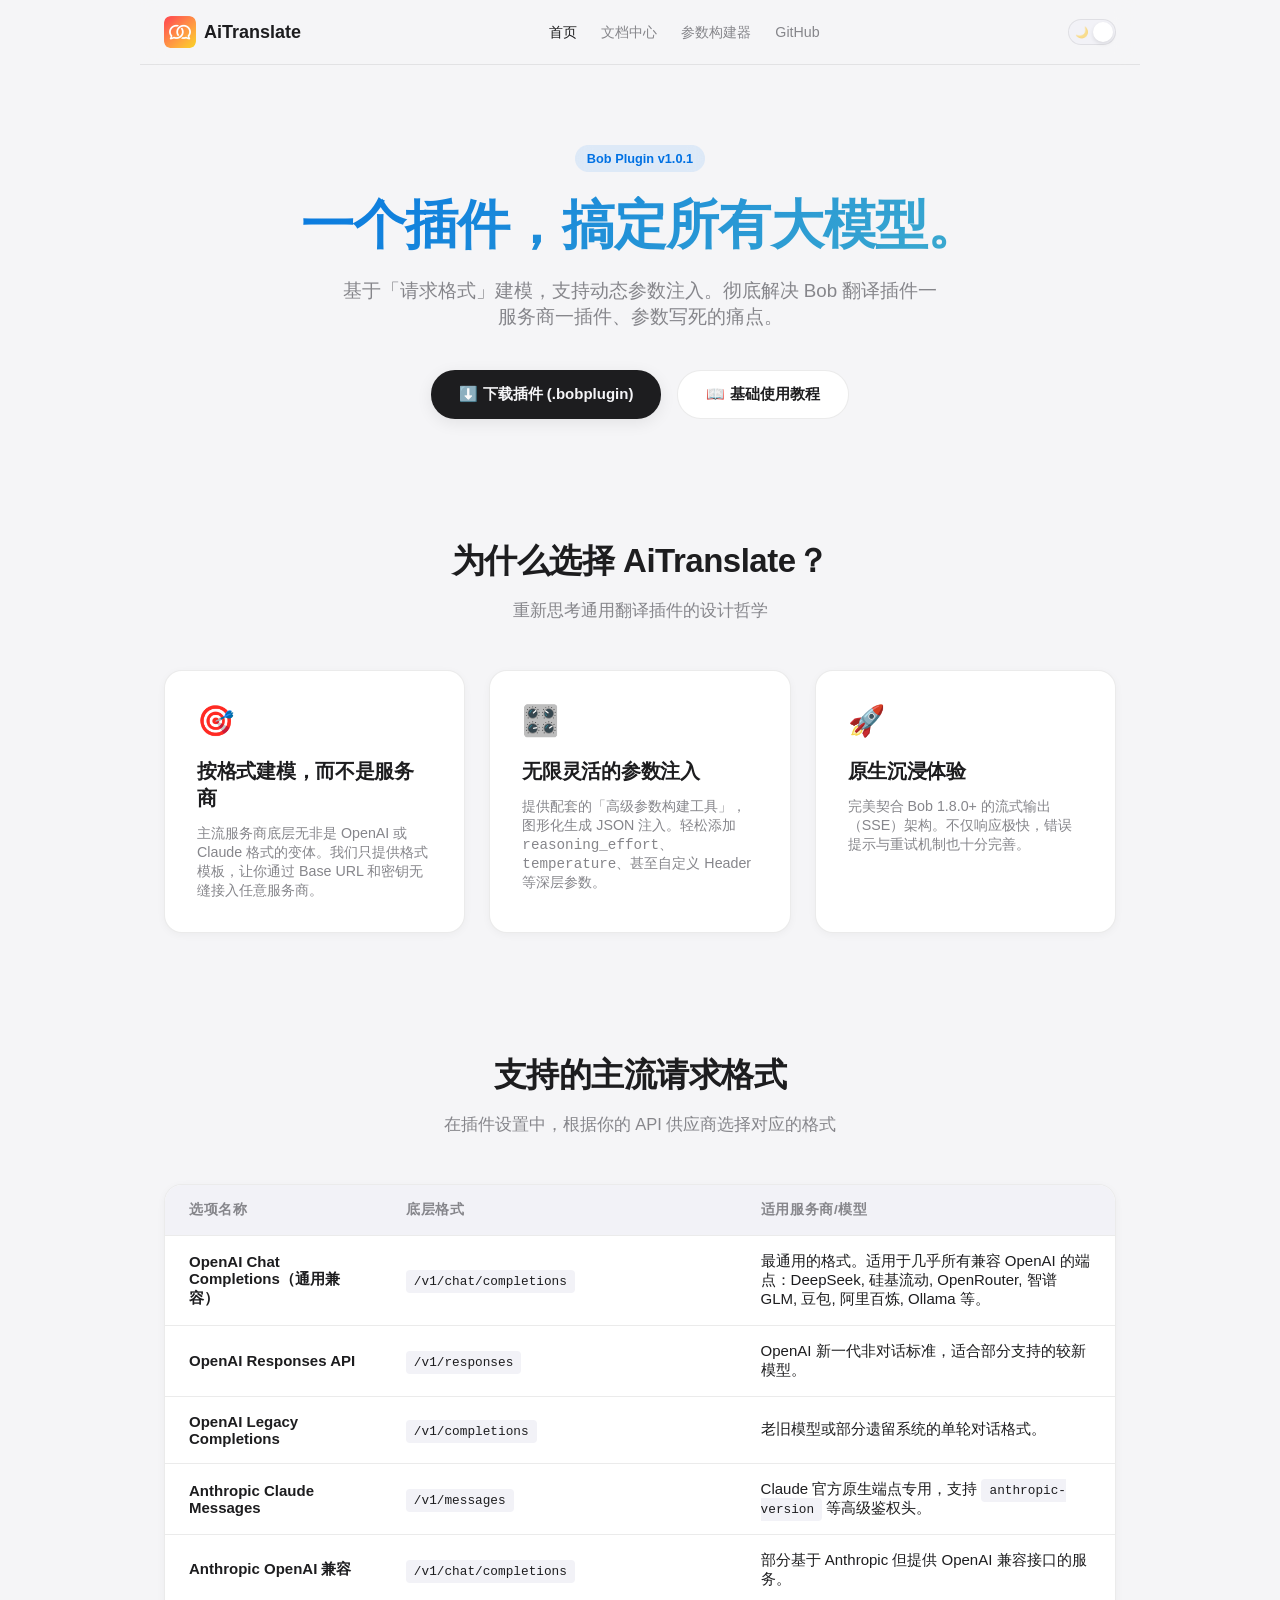
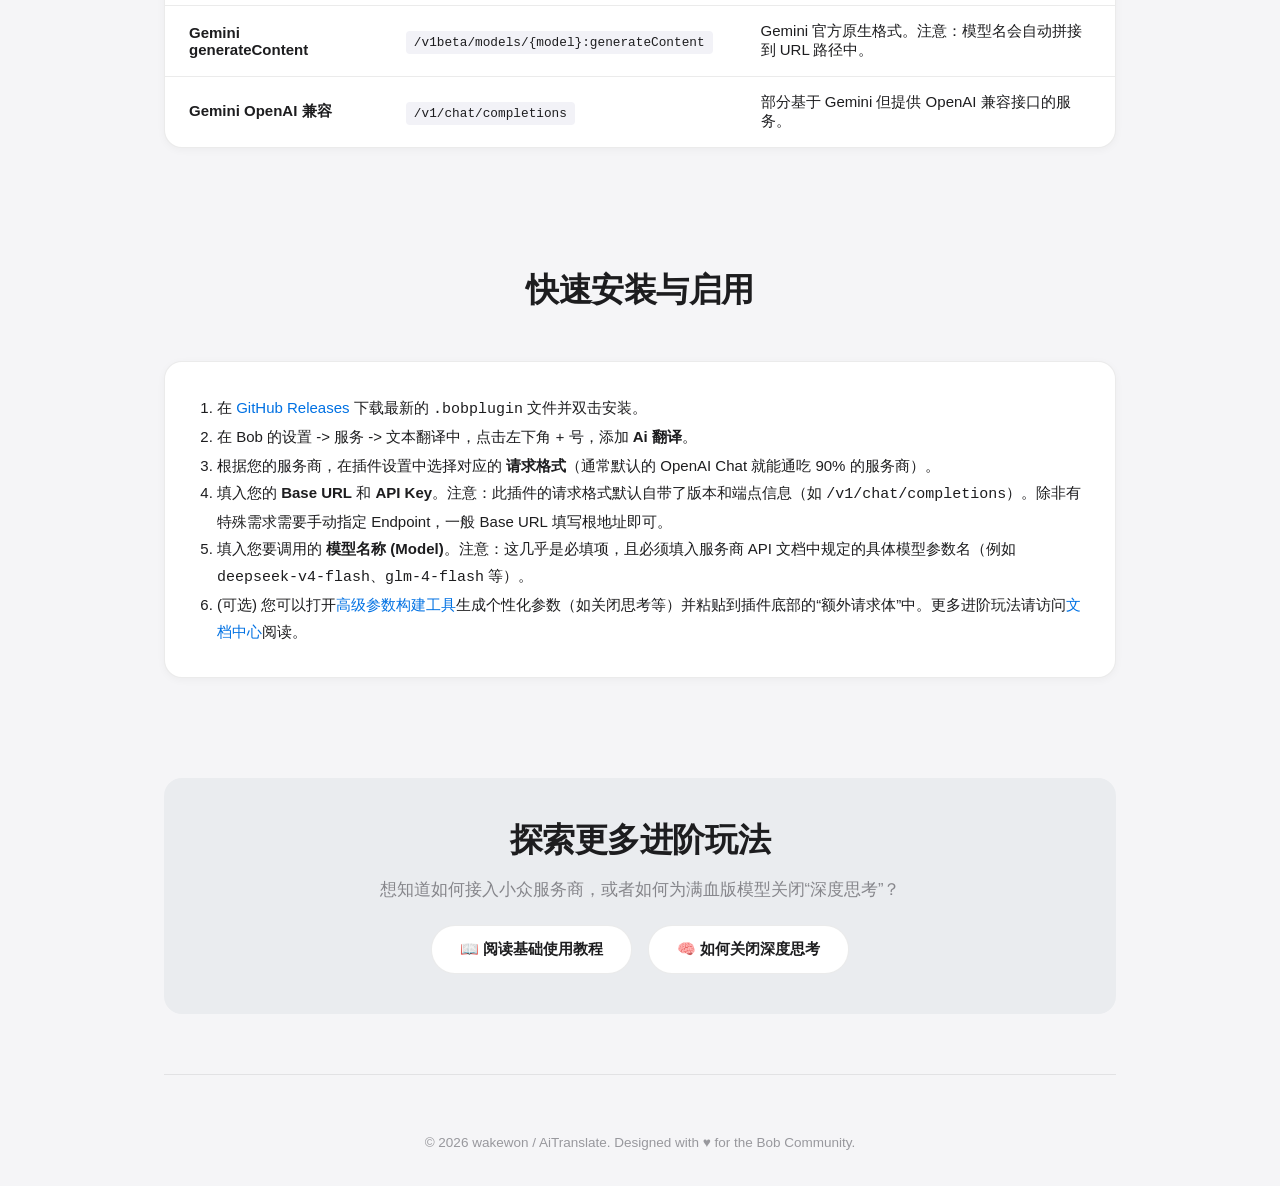
==== index.html @ dfbcb96e "feat: Update plugin configuration UI and version to 1.0.1" ====
<!DOCTYPE html>
<html lang="zh-CN">
<head>
<meta charset="UTF-8">
<meta name="viewport" content="width=device-width, initial-scale=1.0">
<title>Ai 翻译 — 通用 AI 翻译 Bob 插件</title>
<link rel="icon" href="favicon.ico" type="image/x-icon">
<script>
  (function() {
    try {
      const saved = localStorage.getItem('ai-translate-theme');
      if (saved) {
        document.documentElement.setAttribute('data-theme', saved);
      } else if (window.matchMedia && window.matchMedia('(prefers-color-scheme: light)').matches) {
        document.documentElement.setAttribute('data-theme', 'light');
      } else {
        document.documentElement.setAttribute('data-theme', 'dark');
      }
    } catch (e) {}
  })();
</script>
<style>
/* ===== CSS Variables ===== */
:root {
  --bg-page: #F5F5F7;
  --bg-nav: rgba(245, 245, 247, 0.8);
  --bg-card: #FFFFFF;
  --bg-primary: #F2F2F7;
  --bg-secondary: #FFFFFF;
  --bg-hover: #E5E5EA;
  --bg-cta: #EAECEF;
  --text-primary: #1D1D1F;
  --text-secondary: #86868B;
  --text-muted: #98989D;
  --border-color: rgba(0, 0, 0, 0.08);
  --border-focus: #0071E3;
  --accent-color: #0071E3;
  --shadow-sm: 0 2px 8px rgba(0, 0, 0, 0.04);
  --shadow-md: 0 4px 16px rgba(0, 0, 0, 0.08);
  --shadow-lg: 0 8px 32px rgba(0, 0, 0, 0.12);
  --radius-sm: 8px;
  --radius-md: 12px;
  --radius-lg: 18px;
  --gradient-primary: linear-gradient(135deg, #0071E3, #45B3CB);
}

[data-theme="dark"] {
  --bg-page: #000000;
  --bg-nav: rgba(0, 0, 0, 0.8);
  --bg-card: #1C1C1E;
  --bg-primary: #1C1C1E;
  --bg-secondary: #2C2C2E;
  --bg-hover: #3A3A3C;
  --bg-cta: #1C1C1E;
  --text-primary: #F5F5F7;
  --text-secondary: #86868B;
  --text-muted: #636366;
  --border-color: rgba(255, 255, 255, 0.1);
  --border-focus: #0A84FF;
  --accent-color: #0A84FF;
  --shadow-sm: 0 2px 8px rgba(0, 0, 0, 0.2);
  --shadow-md: 0 4px 16px rgba(0, 0, 0, 0.3);
  --shadow-lg: 0 8px 32px rgba(0, 0, 0, 0.4);
  --gradient-primary: linear-gradient(135deg, #0A84FF, #5E5CE6);
}

* {
  box-sizing: border-box;
  margin: 0;
  padding: 0;
}

html {
  font-family: -apple-system, BlinkMacSystemFont, 'SF Pro Text', sans-serif;
  font-size: 15px;
}

body {
  background-color: var(--bg-page);
  color: var(--text-primary);
  transition: background-color 0.3s ease, color 0.3s ease;
  overflow-x: hidden;
}

/* ===== Typography ===== */
h1, h2, h3 {
  font-family: -apple-system, BlinkMacSystemFont, "SF Pro Display", "Segoe UI", Roboto, sans-serif;
  font-weight: 700;
  letter-spacing: -0.015em;
}

a {
  color: var(--accent-color);
  text-decoration: none;
  transition: opacity 0.2s;
}

a:hover {
  opacity: 0.8;
}

/* ===== Layout ===== */
.container {
  max-width: 1000px;
  margin: 0 auto;
  padding: 0 24px;
}

/* ===== Navbar ===== */
.navbar {
  position: sticky;
  top: 0;
  z-index: 100;
  display: flex;
  justify-content: space-between;
  align-items: center;
  padding: 16px 24px;
  margin: 0 -24px;
  background: var(--bg-nav);
  backdrop-filter: blur(12px);
  -webkit-backdrop-filter: blur(12px);
  border-bottom: 1px solid var(--border-color);
}

.logo {
  font-size: 1.2rem;
  font-weight: 600;
  display: flex;
  align-items: center;
  gap: 8px;
  color: var(--text-primary);
}

.nav-links {
  display: flex;
  gap: 24px;
  align-items: center;
}

.nav-links a {
  color: var(--text-secondary);
  font-size: 0.95rem;
  font-weight: 500;
}

.nav-links a:hover,
.nav-links a.active {
  color: var(--text-primary);
}

.nav-right {
  display: flex;
  align-items: center;
  gap: 16px;
}

.theme-toggle {
  background: var(--bg-primary);
  border: 1px solid var(--border-color);
  width: 48px;
  height: 26px;
  border-radius: 13px;
  cursor: pointer;
  position: relative;
  transition: all 0.3s ease;
  padding: 0;
  display: flex;
  align-items: center;
}

.theme-toggle::after {
  content: '';
  position: absolute;
  top: 2px;
  left: 2px;
  width: 20px;
  height: 20px;
  border-radius: 50%;
  background: var(--bg-secondary);
  box-shadow: 0 2px 4px rgba(0,0,0,0.1);
  transition: transform 0.3s cubic-bezier(0.2, 0.8, 0.2, 1);
}

.theme-toggle.light::after {
  transform: translateX(22px);
}

.theme-toggle-icons {
  position: absolute;
  top: 0;
  left: 0;
  right: 0;
  bottom: 0;
  display: flex;
  align-items: center;
  justify-content: space-between;
  padding: 0 6px;
  font-size: 11px;
  pointer-events: none;
  opacity: 0.5;
}

/* ===== Hero Section ===== */
.hero {
  text-align: center;
  padding: 80px 0 60px;
}

.hero-badge {
  display: inline-block;
  padding: 6px 12px;
  background: rgba(10, 132, 255, 0.1);
  color: var(--accent-color);
  border-radius: 20px;
  font-size: 0.85rem;
  font-weight: 600;
  margin-bottom: 24px;
  backdrop-filter: blur(8px);
}

.hero h1 {
  font-size: 3.5rem;
  line-height: 1.1;
  margin-bottom: 24px;
  background: var(--gradient-primary);
  -webkit-background-clip: text;
  -webkit-text-fill-color: transparent;
}

.hero p {
  font-size: 1.25rem;
  color: var(--text-secondary);
  max-width: 600px;
  margin: 0 auto 40px;
}

.hero-actions {
  display: flex;
  justify-content: center;
  gap: 16px;
  flex-wrap: wrap;
}

.btn {
  display: inline-flex;
  align-items: center;
  justify-content: center;
  gap: 8px;
  padding: 14px 28px;
  border-radius: 24px;
  font-size: 1rem;
  font-weight: 600;
  cursor: pointer;
  transition: all 0.2s ease;
  text-decoration: none;
  border: none;
}

.btn-primary {
  background: var(--text-primary);
  color: var(--bg-page);
  box-shadow: var(--shadow-md);
}

.btn-primary:hover {
  transform: translateY(-2px);
  box-shadow: var(--shadow-lg);
  opacity: 0.9;
}

.btn-secondary {
  background: var(--bg-card);
  color: var(--text-primary);
  border: 1px solid var(--border-color);
}

.btn-secondary:hover {
  background: var(--bg-hover);
}

/* ===== Section Styling ===== */
.section {
  padding: 60px 0;
}

.section-header {
  text-align: center;
  margin-bottom: 48px;
}

.section-header h2 {
  font-size: 2.2rem;
  margin-bottom: 16px;
}

.section-header p {
  color: var(--text-secondary);
  font-size: 1.1rem;
}

/* ===== Cards ===== */
.card-grid {
  display: grid;
  grid-template-columns: repeat(auto-fit, minmax(300px, 1fr));
  gap: 24px;
}

.card {
  background: var(--bg-card);
  border: 1px solid var(--border-color);
  border-radius: var(--radius-lg);
  padding: 32px;
  box-shadow: var(--shadow-sm);
  transition: transform 0.3s ease, box-shadow 0.3s ease;
}

.card:hover {
  transform: translateY(-4px);
  box-shadow: var(--shadow-lg);
}

.card-icon {
  font-size: 2rem;
  margin-bottom: 20px;
}

.card h3 {
  font-size: 1.3rem;
  margin-bottom: 12px;
}

.card p {
  color: var(--text-secondary);
  font-size: 0.95rem;
}

/* ===== Tables ===== */
.table-container {
  background: var(--bg-card);
  border: 1px solid var(--border-color);
  border-radius: var(--radius-lg);
  overflow: hidden;
  box-shadow: var(--shadow-sm);
}

table {
  width: 100%;
  border-collapse: collapse;
  text-align: left;
}

th, td {
  padding: 16px 24px;
  border-bottom: 1px solid var(--border-color);
}

th {
  background: var(--bg-primary);
  font-weight: 600;
  font-size: 0.9rem;
  color: var(--text-secondary);
  text-transform: uppercase;
  letter-spacing: 0.05em;
}

tr:last-child td {
  border-bottom: none;
}

td code {
  background: var(--bg-primary);
  padding: 4px 8px;
  border-radius: 4px;
  font-size: 0.85rem;
  font-family: ui-monospace, SFMono-Regular, Menlo, Monaco, Consolas, monospace;
}

/* ===== Code Block ===== */
.code-block {
  background: var(--bg-primary);
  border: 1px solid var(--border-color);
  border-radius: var(--radius-md);
  padding: 20px;
  font-family: ui-monospace, SFMono-Regular, Menlo, monospace;
  font-size: 0.9rem;
  color: var(--text-primary);
  overflow-x: auto;
  margin: 16px 0;
}

/* ===== Footer ===== */
.footer {
  text-align: center;
  padding: 60px 0 40px;
  color: var(--text-muted);
  font-size: 0.9rem;
  border-top: 1px solid var(--border-color);
  margin-top: 60px;
}

/* ===== Responsive ===== */
@media (max-width: 768px) {
  .hero h1 { font-size: 2.5rem; }
  .hero p { font-size: 1.1rem; }
  .table-container { overflow-x: auto; }
}
</style>
</head>
<body>

<div class="container">
  <!-- Navbar -->
  <nav class="navbar">
    <a href="./index.html" class="logo">
      <img src="icon-large.png" alt="AiTranslate Icon" style="width: 32px; height: 32px; border-radius: 6px;"> AiTranslate
    </a>
    <div class="nav-links">
      <a href="./index.html" class="active">首页</a>
      <a href="./docs/index.html">文档中心</a>
      <a href="./tools/param-builder.html">参数构建器</a>
      <a href="https://github.com/wakewon/AiTranslate" target="_blank">GitHub</a>
    </div>
    <div class="nav-right">
      <button class="theme-toggle" id="themeToggle" title="切换主题" aria-label="切换明暗主题">
        <span class="theme-toggle-icons">
          <span>🌙</span>
          <span>☀️</span>
        </span>
      </button>
    </div>
  </nav>

  <!-- Hero -->
  <header class="hero">
    <div class="hero-badge">Bob Plugin v1.0.1</div>
    <h1>一个插件，搞定所有大模型。</h1>
    <p>基于「请求格式」建模，支持动态参数注入。彻底解决 Bob 翻译插件一服务商一插件、参数写死的痛点。</p>
    <div class="hero-actions">
      <a href="https://github.com/wakewon/AiTranslate/releases/latest" class="btn btn-primary">
        ⬇️ 下载插件 (.bobplugin)
      </a>
      <a href="./docs/basic-usage.html" class="btn btn-secondary">
        📖 基础使用教程
      </a>
    </div>
  </header>

  <!-- Features -->
  <section class="section">
    <div class="section-header">
      <h2>为什么选择 AiTranslate？</h2>
      <p>重新思考通用翻译插件的设计哲学</p>
    </div>
    <div class="card-grid">
      <div class="card">
        <div class="card-icon">🎯</div>
        <h3>按格式建模，而不是服务商</h3>
        <p>主流服务商底层无非是 OpenAI 或 Claude 格式的变体。我们只提供格式模板，让你通过 Base URL 和密钥无缝接入任意服务商。</p>
      </div>
      <div class="card">
        <div class="card-icon">🎛️</div>
        <h3>无限灵活的参数注入</h3>
        <p>提供配套的「高级参数构建工具」，图形化生成 JSON 注入。轻松添加 <code>reasoning_effort</code>、<code>temperature</code>、甚至自定义 Header 等深层参数。</p>
      </div>
      <div class="card">
        <div class="card-icon">🚀</div>
        <h3>原生沉浸体验</h3>
        <p>完美契合 Bob 1.8.0+ 的流式输出（SSE）架构。不仅响应极快，错误提示与重试机制也十分完善。</p>
      </div>
    </div>
  </section>

  <!-- Supported Formats -->
  <section class="section">
    <div class="section-header">
      <h2>支持的主流请求格式</h2>
      <p>在插件设置中，根据你的 API 供应商选择对应的格式</p>
    </div>
    <div class="table-container">
      <table>
        <thead>
          <tr>
            <th>选项名称</th>
            <th>底层格式</th>
            <th>适用服务商/模型</th>
          </tr>
        </thead>
        <tbody>
          <tr>
            <td><strong>OpenAI Chat Completions（通用兼容）</strong></td>
            <td><code>/v1/chat/completions</code></td>
            <td>最通用的格式。适用于几乎所有兼容 OpenAI 的端点：DeepSeek, 硅基流动, OpenRouter, 智谱 GLM, 豆包, 阿里百炼, Ollama 等。</td>
          </tr>
          <tr>
            <td><strong>OpenAI Responses API</strong></td>
            <td><code>/v1/responses</code></td>
            <td>OpenAI 新一代非对话标准，适合部分支持的较新模型。</td>
          </tr>
          <tr>
            <td><strong>OpenAI Legacy Completions</strong></td>
            <td><code>/v1/completions</code></td>
            <td>老旧模型或部分遗留系统的单轮对话格式。</td>
          </tr>
          <tr>
            <td><strong>Anthropic Claude Messages</strong></td>
            <td><code>/v1/messages</code></td>
            <td>Claude 官方原生端点专用，支持 <code>anthropic-version</code> 等高级鉴权头。</td>
          </tr>
          <tr>
            <td><strong>Anthropic OpenAI 兼容</strong></td>
            <td><code>/v1/chat/completions</code></td>
            <td>部分基于 Anthropic 但提供 OpenAI 兼容接口的服务。</td>
          </tr>
          <tr>
            <td><strong>Gemini generateContent</strong></td>
            <td><code>/v1beta/models/{model}:generateContent</code></td>
            <td>Gemini 官方原生格式。注意：模型名会自动拼接到 URL 路径中。</td>
          </tr>
          <tr>
            <td><strong>Gemini OpenAI 兼容</strong></td>
            <td><code>/v1/chat/completions</code></td>
            <td>部分基于 Gemini 但提供 OpenAI 兼容接口的服务。</td>
          </tr>
        </tbody>
      </table>
    </div>
  </section>


  <!-- Installation -->
  <section class="section">
    <div class="section-header">
      <h2>快速安装与启用</h2>
    </div>
    <div class="card">
      <ol style="padding-left: 20px; line-height: 1.8;">
        <li>在 <a href="https://github.com/wakewon/AiTranslate/releases" target="_blank" style="color: var(--accent-color); text-decoration: none;">GitHub Releases</a> 下载最新的 <code>.bobplugin</code> 文件并双击安装。</li>
        <li>在 Bob 的设置 -> 服务 -> 文本翻译中，点击左下角 <code>+</code> 号，添加 <strong>Ai 翻译</strong>。</li>
        <li>根据您的服务商，在插件设置中选择对应的 <strong>请求格式</strong>（通常默认的 OpenAI Chat 就能通吃 90% 的服务商）。</li>
        <li>填入您的 <strong>Base URL</strong> 和 <strong>API Key</strong>。注意：此插件的请求格式默认自带了版本和端点信息（如 <code>/v1/chat/completions</code>）。除非有特殊需求需要手动指定 Endpoint，一般 Base URL 填写根地址即可。</li>
        <li>填入您要调用的 <strong>模型名称 (Model)</strong>。注意：这几乎是必填项，且必须填入服务商 API 文档中规定的具体模型参数名（例如 <code>deepseek-v4-flash</code>、<code>glm-4-flash</code> 等）。</li>
        <li>(可选) 您可以打开<a href="./tools/param-builder.html" style="color: var(--accent-color); text-decoration: none;">高级参数构建工具</a>生成个性化参数（如关闭思考等）并粘贴到插件底部的“额外请求体”中。更多进阶玩法请访问<a href="./docs/index.html" style="color: var(--accent-color); text-decoration: none;">文档中心</a>阅读。</li>
      </ol>
    </div>
  </section>

  <!-- Further Reading / Docs CTA -->
  <section class="section" style="text-align: center; background: var(--bg-cta); border-radius: var(--radius-lg); margin: 40px 0; padding: 40px 24px;">
    <div class="section-header" style="margin-bottom: 24px;">
      <h2>探索更多进阶玩法</h2>
      <p>想知道如何接入小众服务商，或者如何为满血版模型关闭“深度思考”？</p>
    </div>
    <div style="display: flex; justify-content: center; gap: 16px; flex-wrap: wrap;">
      <a href="./docs/basic-usage.html" class="btn btn-secondary">📖 阅读基础使用教程</a>
      <a href="./docs/disable-thinking.html" class="btn btn-secondary">🧠 如何关闭深度思考</a>
    </div>
  </section>

  <!-- Footer -->
  <footer class="footer">
    <p>&copy; 2026 wakewon / AiTranslate. Designed with ♥ for the Bob Community.</p>
  </footer>
</div>

<script>
// Theme toggling logic
const themeToggle = document.getElementById('themeToggle');
const root = document.documentElement;

function setTheme(theme) {
  root.setAttribute('data-theme', theme);
  themeToggle.classList.toggle('light', theme === 'light');
  try { localStorage.setItem('ai-translate-theme', theme); } catch(e) {}
}

themeToggle.addEventListener('click', () => {
  const next = root.getAttribute('data-theme') === 'light' ? 'dark' : 'light';
  setTheme(next);
});

// Initialize theme
try {
  const saved = localStorage.getItem('ai-translate-theme');
  if (saved) setTheme(saved);
  else if (window.matchMedia && window.matchMedia('(prefers-color-scheme: light)').matches) setTheme('light');
} catch(e) {}
</script>

</body>
</html>
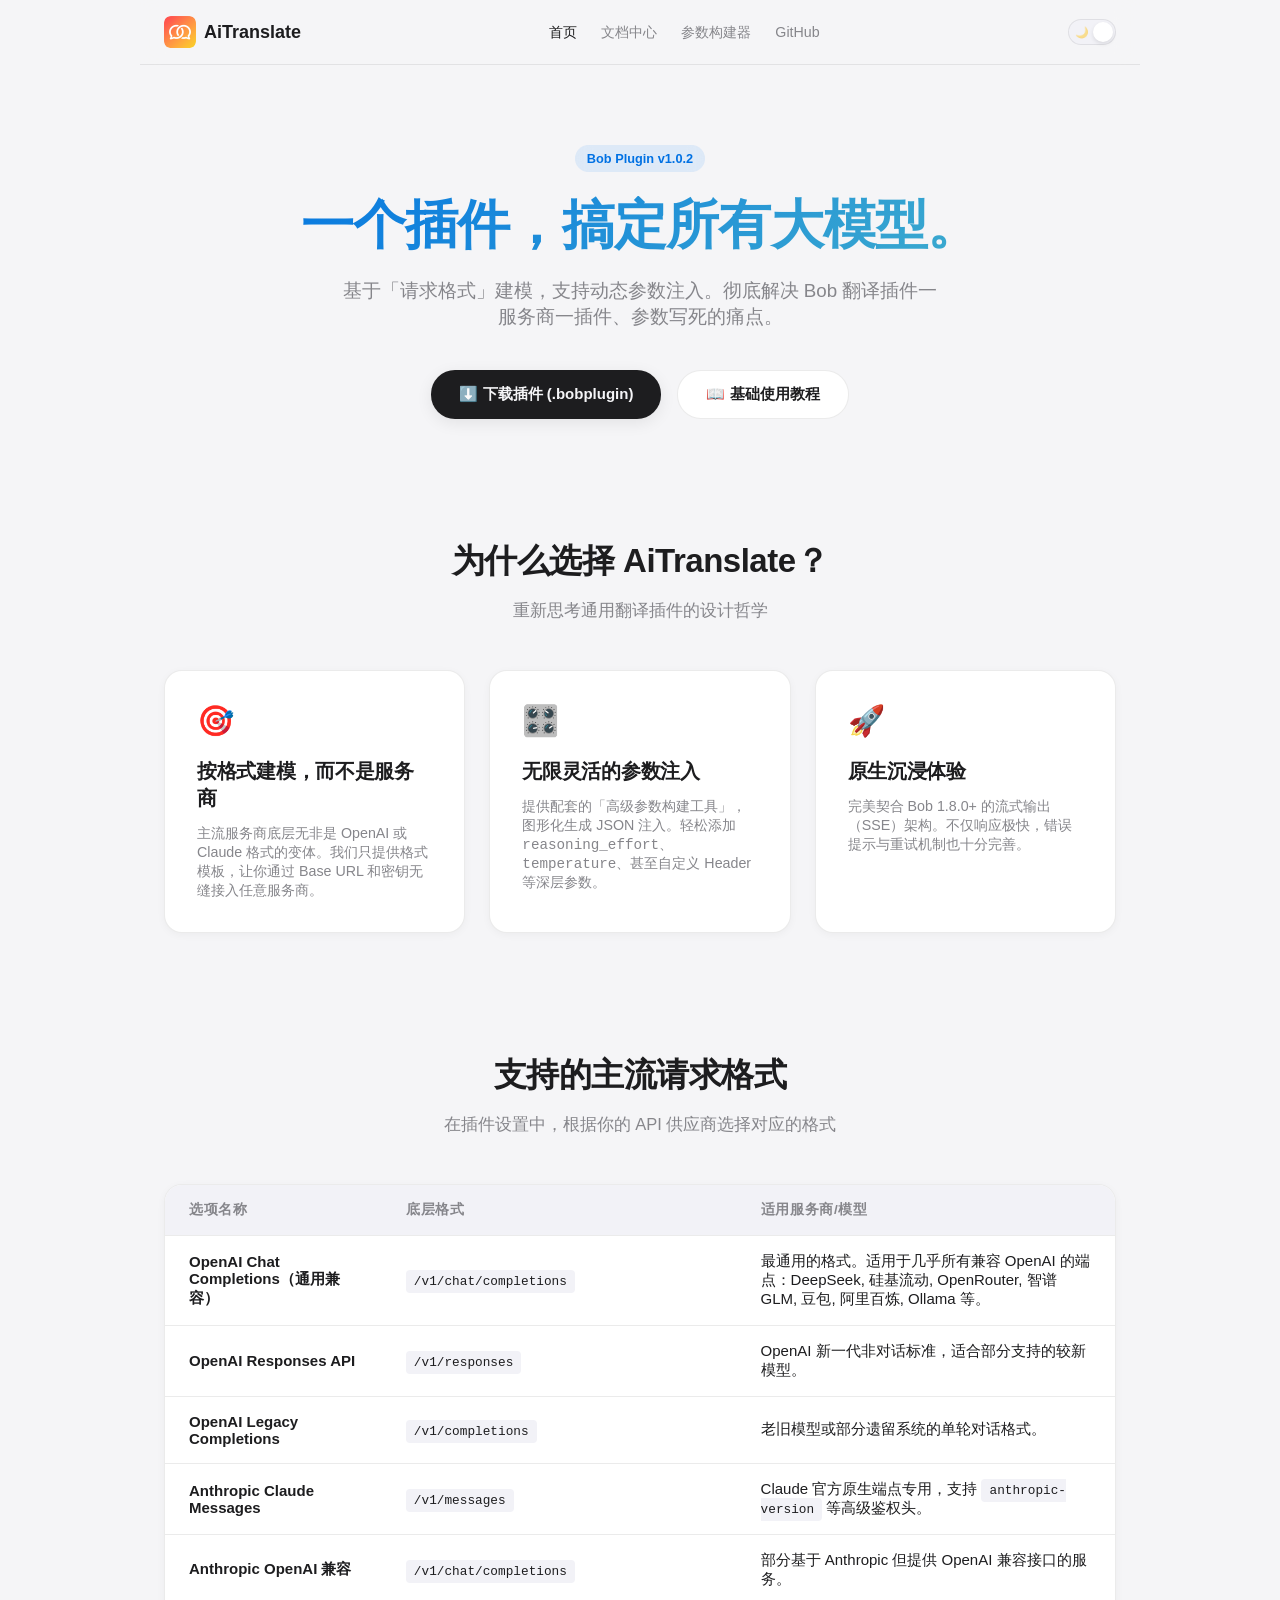
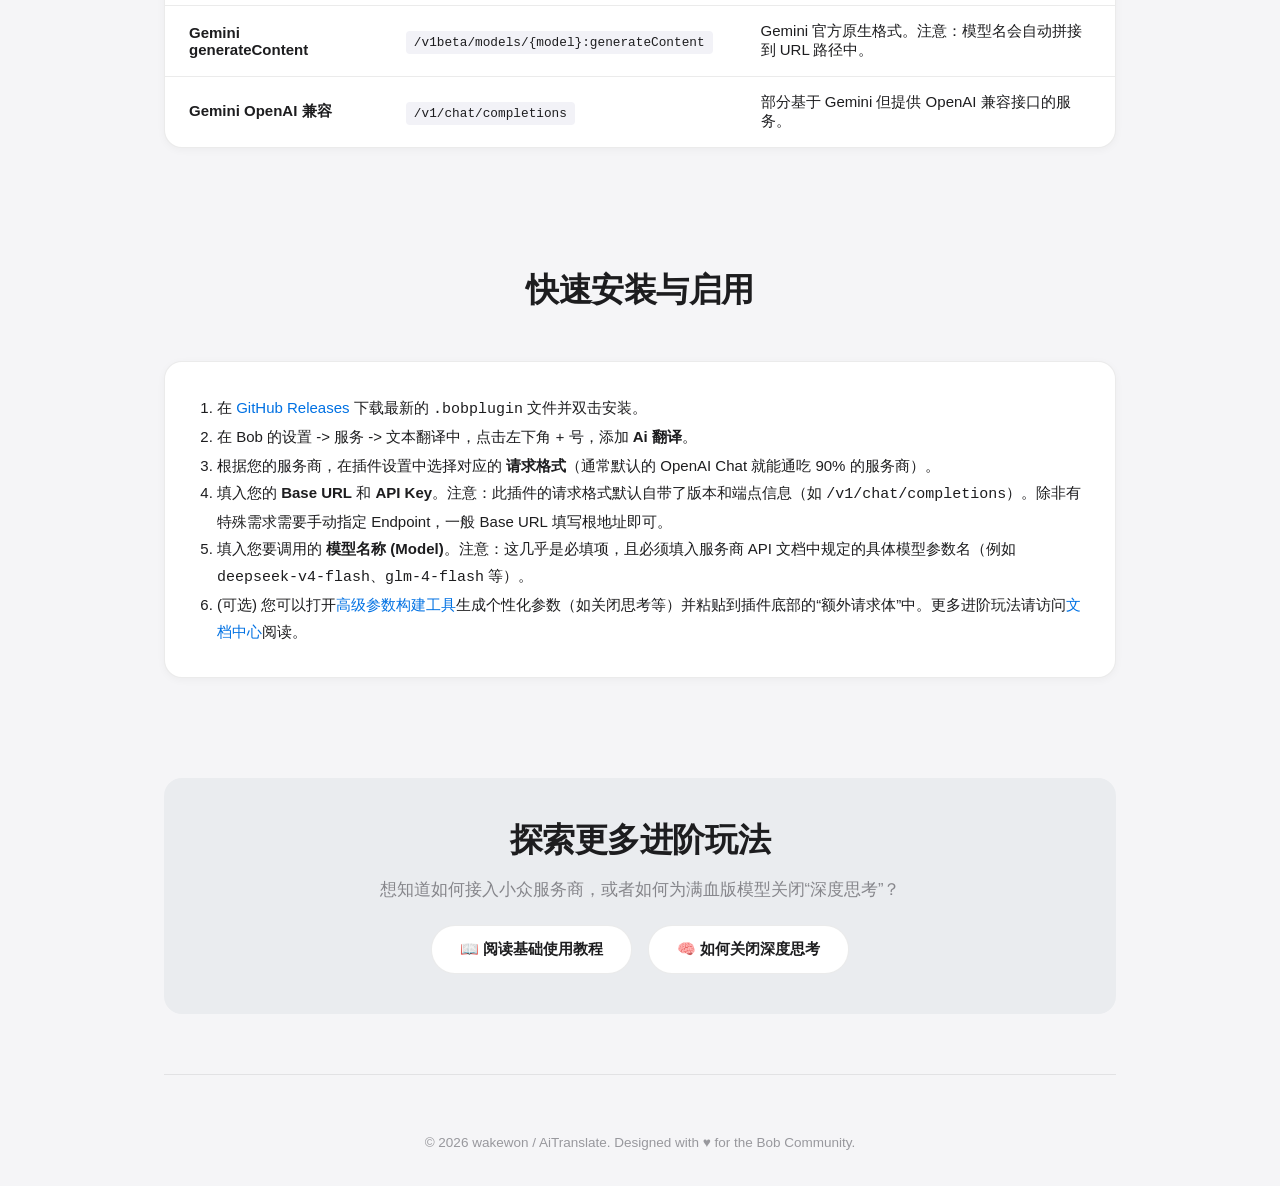
==== commit c3cfe330: "feat: 允许在设置中切换AI服务商图标" ====
--- a/index.html
+++ b/index.html
@@ -432,7 +432,7 @@
 
   <!-- Hero -->
   <header class="hero">
-    <div class="hero-badge">Bob Plugin v1.0.1</div>
+    <div class="hero-badge">Bob Plugin v1.0.2</div>
     <h1>一个插件，搞定所有大模型。</h1>
     <p>基于「请求格式」建模，支持动态参数注入。彻底解决 Bob 翻译插件一服务商一插件、参数写死的痛点。</p>
     <div class="hero-actions">
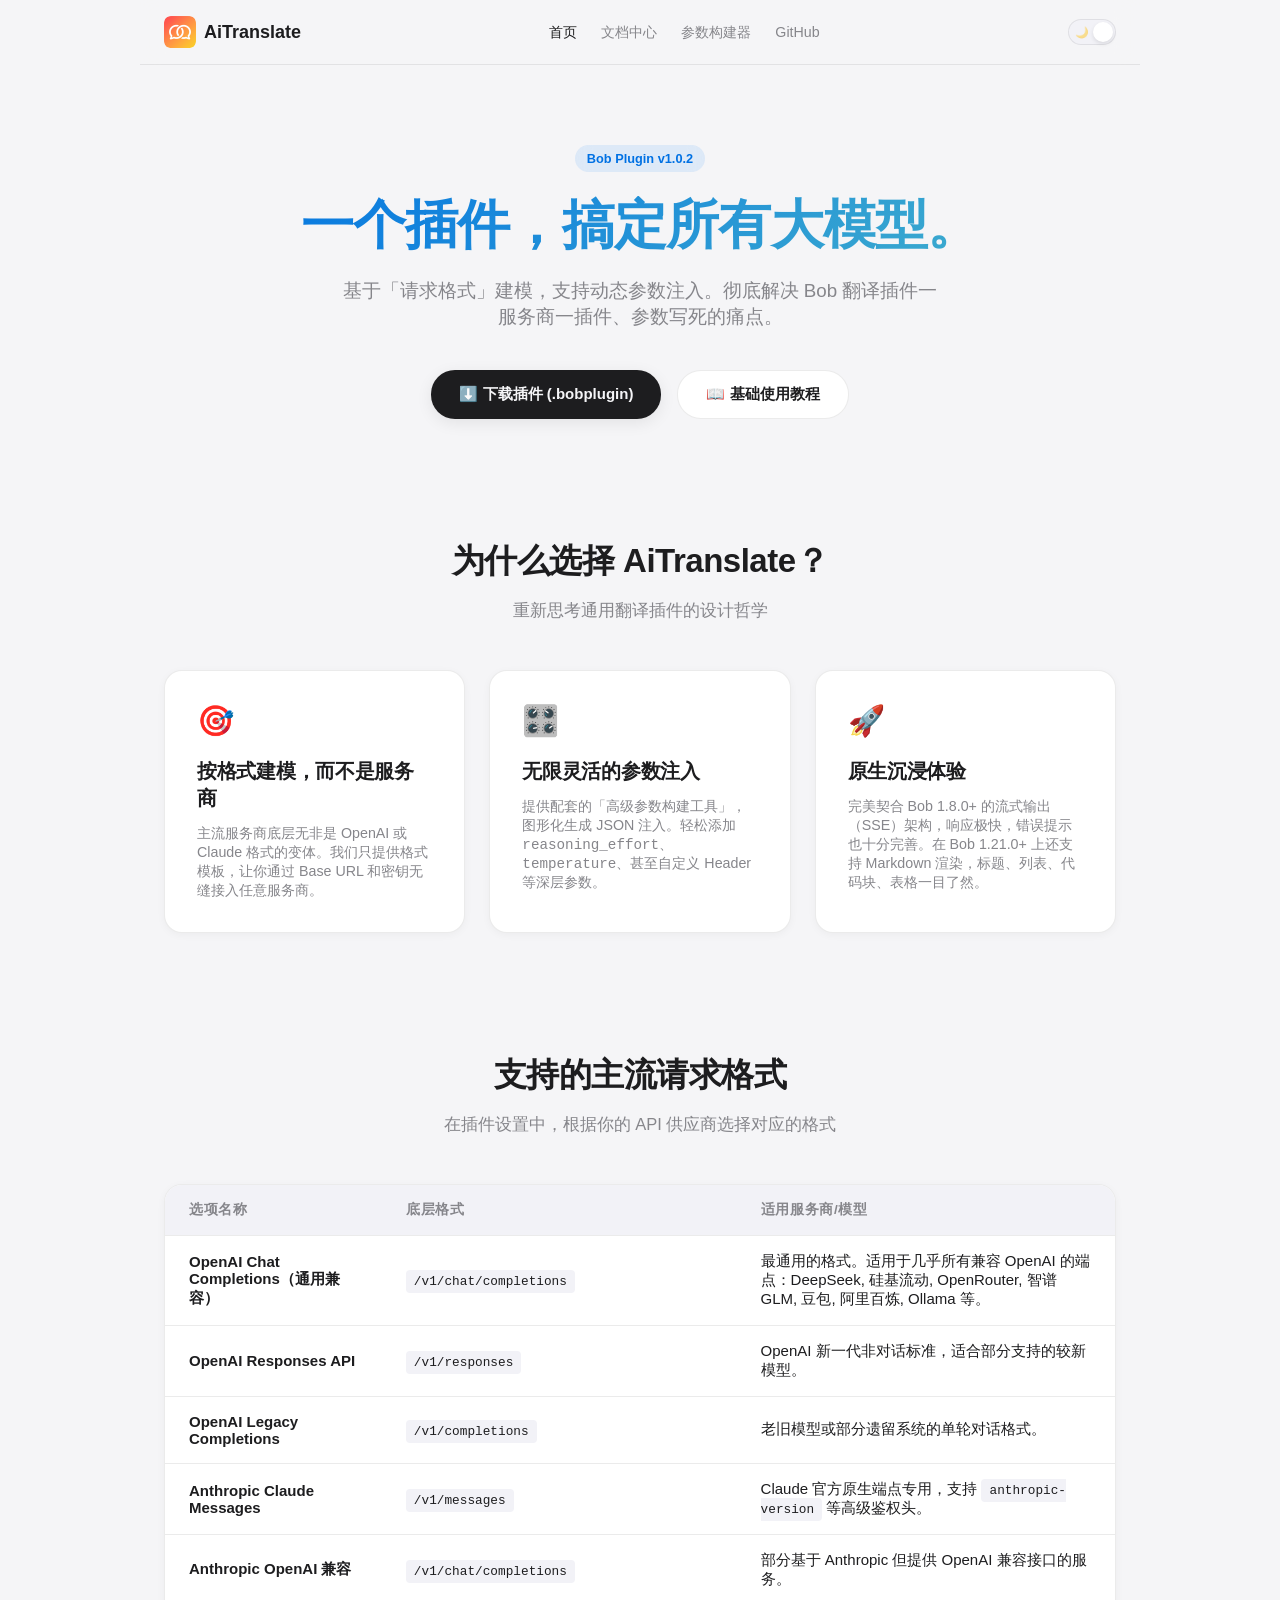
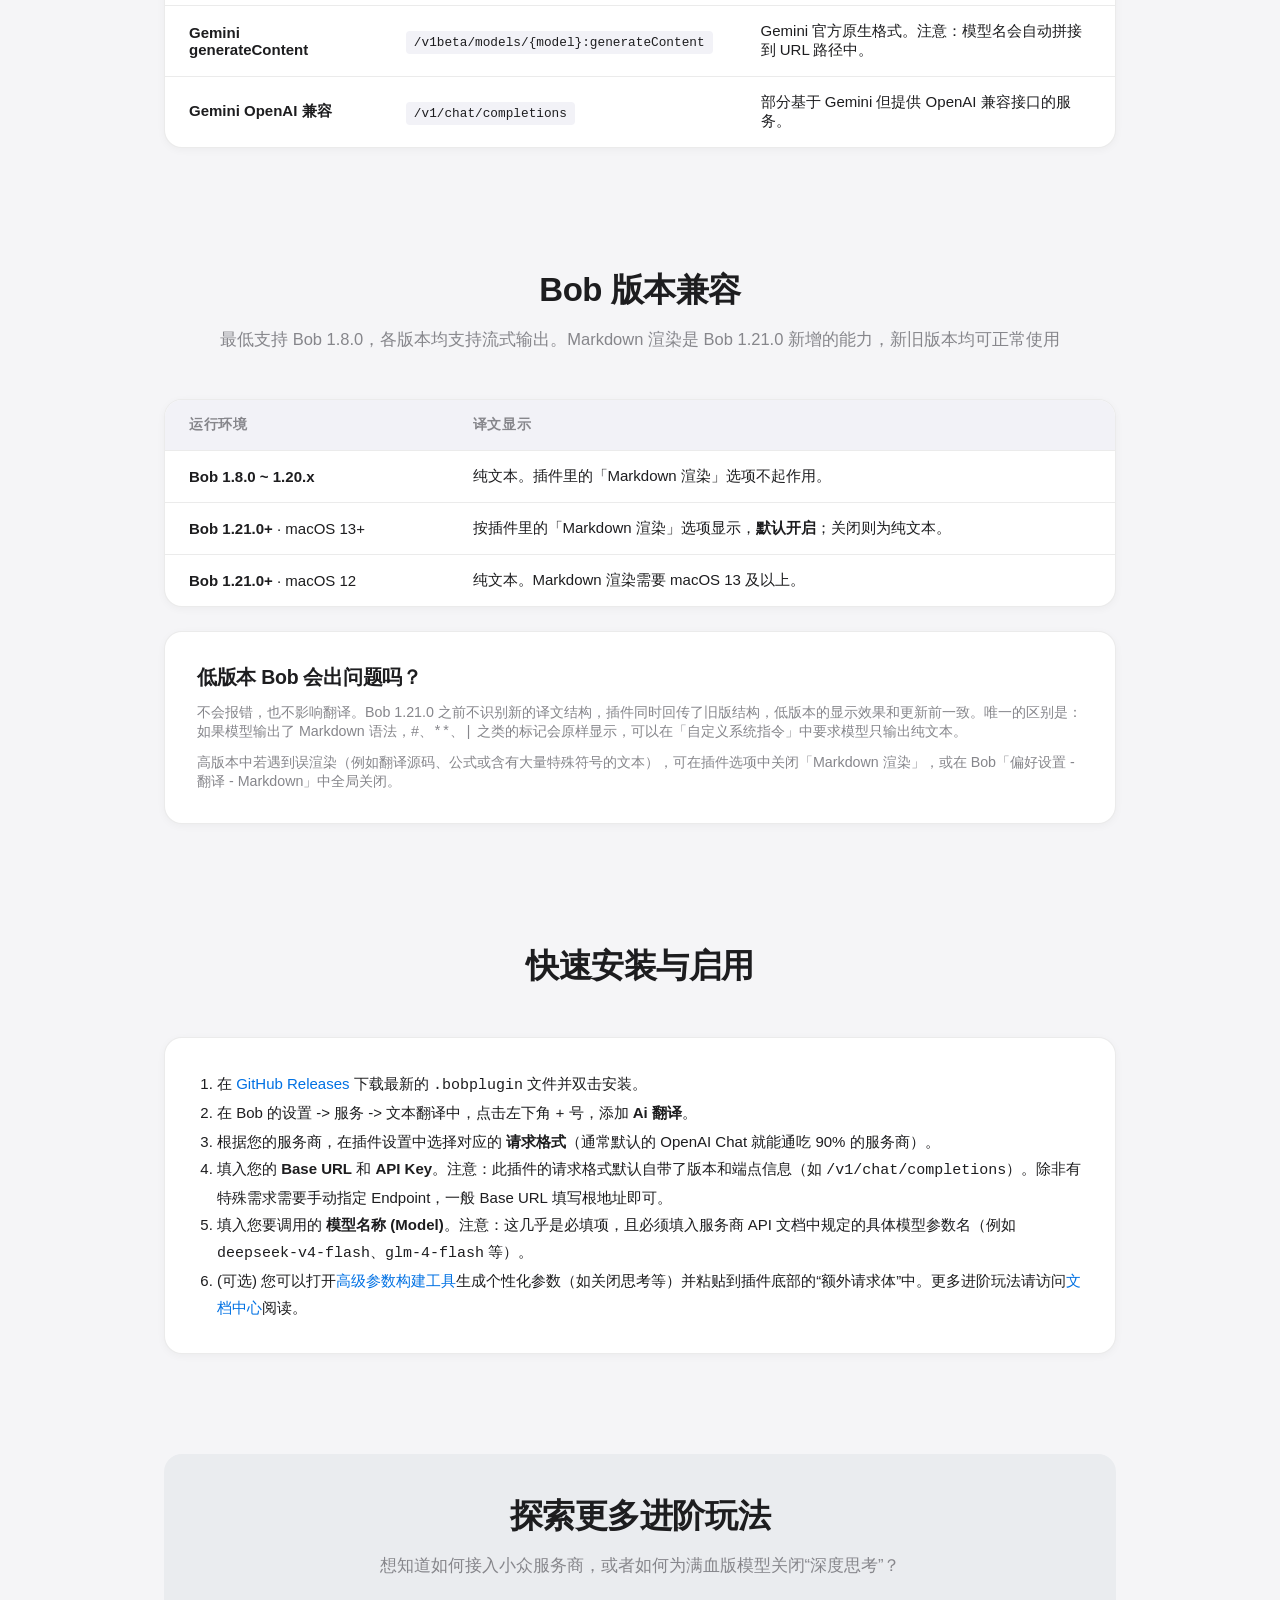
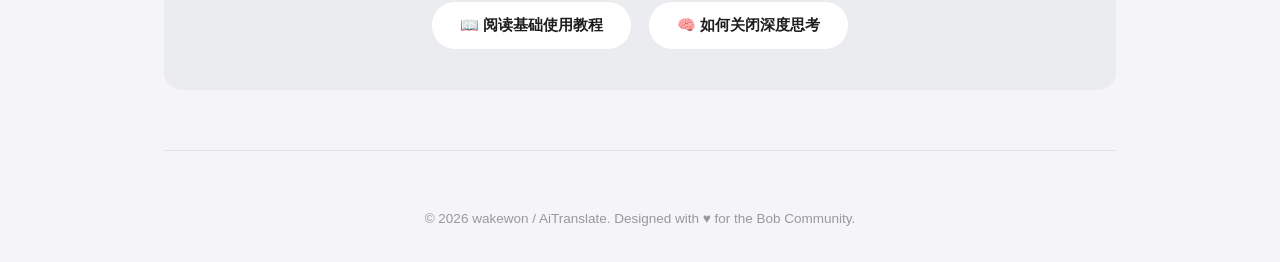
==== commit f88795b4: "feat: 适配 Bob 1.21.0 Markdown 渲染并新增渲染开关 - 通过 content.format 回传译文，模型输出的 Markdown 可直接渲染，流式输出时边收边渲染 - 新增" ====
--- a/index.html
+++ b/index.html
@@ -465,7 +465,7 @@
       <div class="card">
         <div class="card-icon">🚀</div>
         <h3>原生沉浸体验</h3>
-        <p>完美契合 Bob 1.8.0+ 的流式输出（SSE）架构。不仅响应极快，错误提示与重试机制也十分完善。</p>
+        <p>完美契合 Bob 1.8.0+ 的流式输出（SSE）架构，响应极快，错误提示也十分完善。在 Bob 1.21.0+ 上还支持 Markdown 渲染，标题、列表、代码块、表格一目了然。</p>
       </div>
     </div>
   </section>
@@ -523,6 +523,43 @@
           </tr>
         </tbody>
       </table>
+    </div>
+  </section>
+
+  <!-- Compatibility -->
+  <section class="section">
+    <div class="section-header">
+      <h2>Bob 版本兼容</h2>
+      <p>最低支持 Bob 1.8.0，各版本均支持流式输出。Markdown 渲染是 Bob 1.21.0 新增的能力，新旧版本均可正常使用</p>
+    </div>
+    <div class="table-container">
+      <table>
+        <thead>
+          <tr>
+            <th>运行环境</th>
+            <th>译文显示</th>
+          </tr>
+        </thead>
+        <tbody>
+          <tr>
+            <td><strong>Bob 1.8.0 ~ 1.20.x</strong></td>
+            <td>纯文本。插件里的「Markdown 渲染」选项不起作用。</td>
+          </tr>
+          <tr>
+            <td><strong>Bob 1.21.0+</strong> · macOS 13+</td>
+            <td>按插件里的「Markdown 渲染」选项显示，<strong>默认开启</strong>；关闭则为纯文本。</td>
+          </tr>
+          <tr>
+            <td><strong>Bob 1.21.0+</strong> · macOS 12</td>
+            <td>纯文本。Markdown 渲染需要 macOS 13 及以上。</td>
+          </tr>
+        </tbody>
+      </table>
+    </div>
+    <div class="card" style="margin-top: 24px;">
+      <h3>低版本 Bob 会出问题吗？</h3>
+      <p>不会报错，也不影响翻译。Bob 1.21.0 之前不识别新的译文结构，插件同时回传了旧版结构，低版本的显示效果和更新前一致。唯一的区别是：如果模型输出了 Markdown 语法，<code>#</code>、<code>**</code>、<code>|</code> 之类的标记会原样显示，可以在「自定义系统指令」中要求模型只输出纯文本。</p>
+      <p style="margin-top: 12px;">高版本中若遇到误渲染（例如翻译源码、公式或含有大量特殊符号的文本），可在插件选项中关闭「Markdown 渲染」，或在 Bob「偏好设置 - 翻译 - Markdown」中全局关闭。</p>
     </div>
   </section>
 
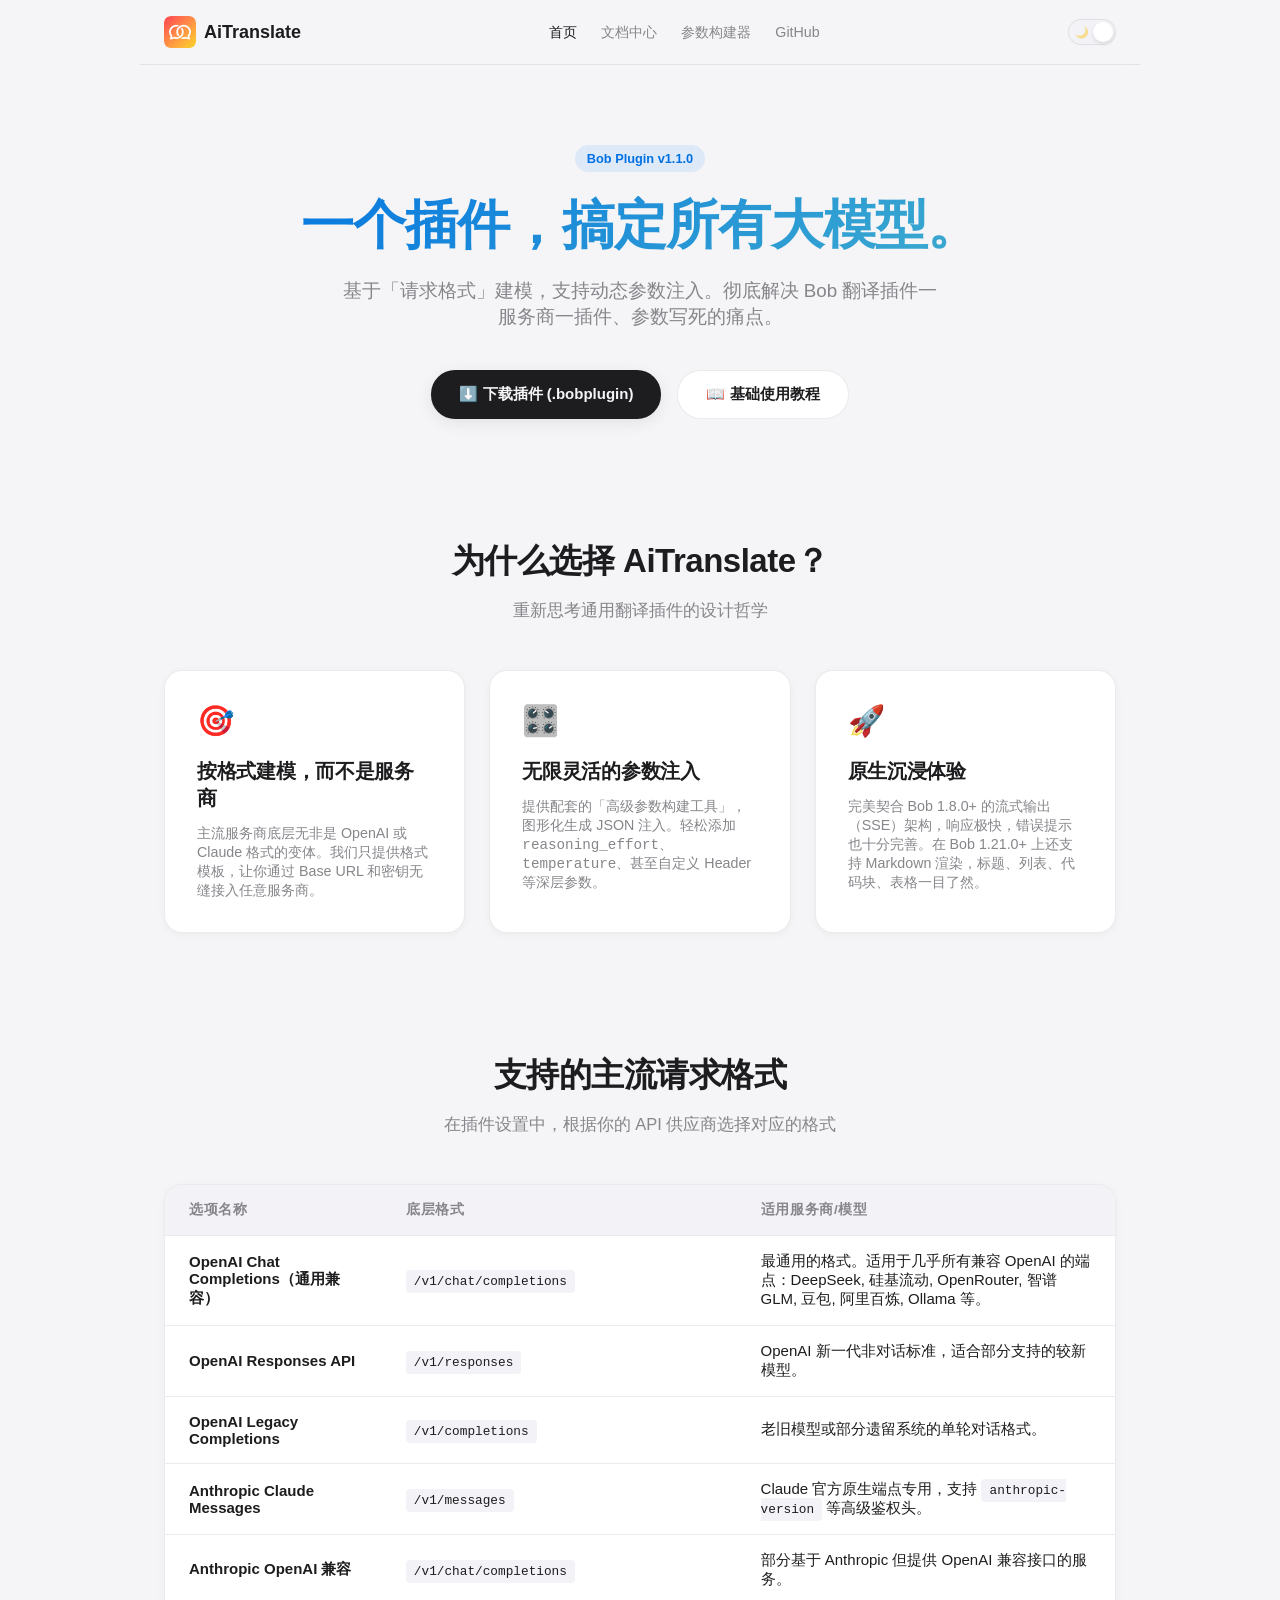
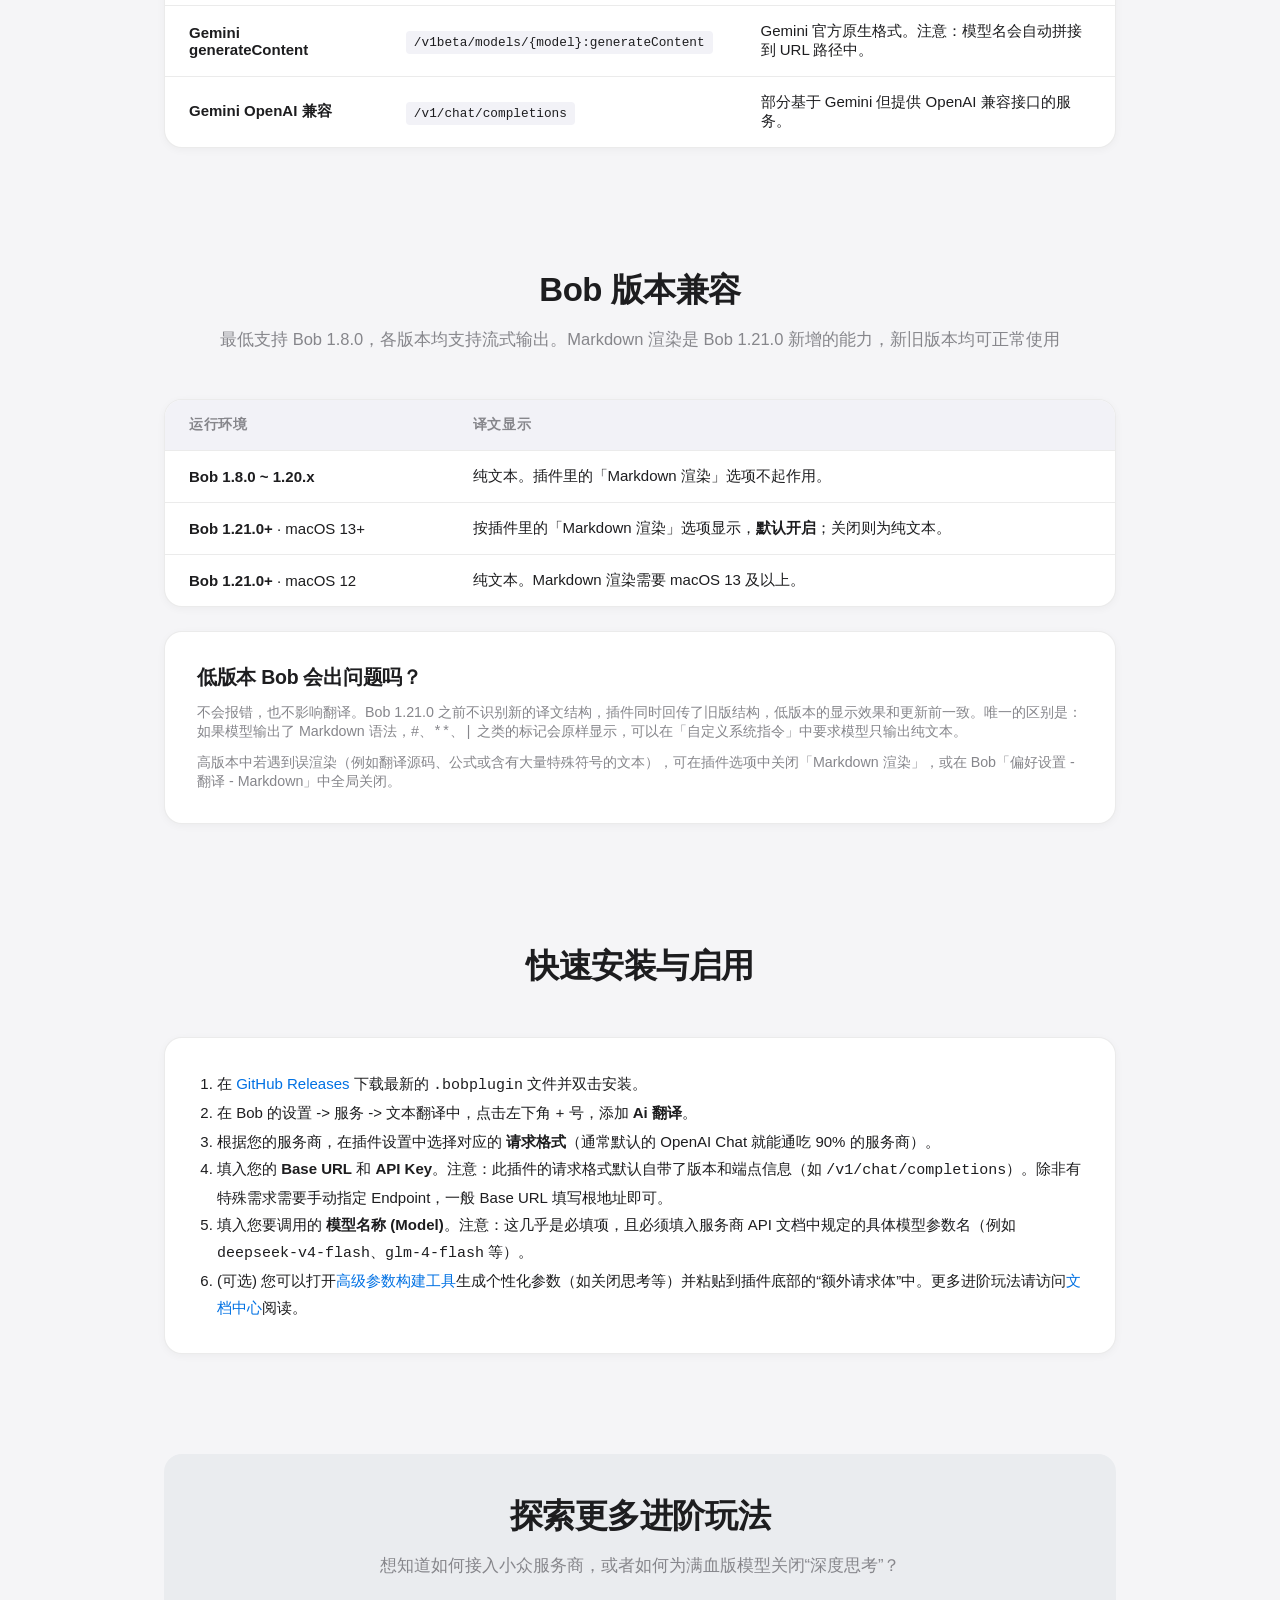
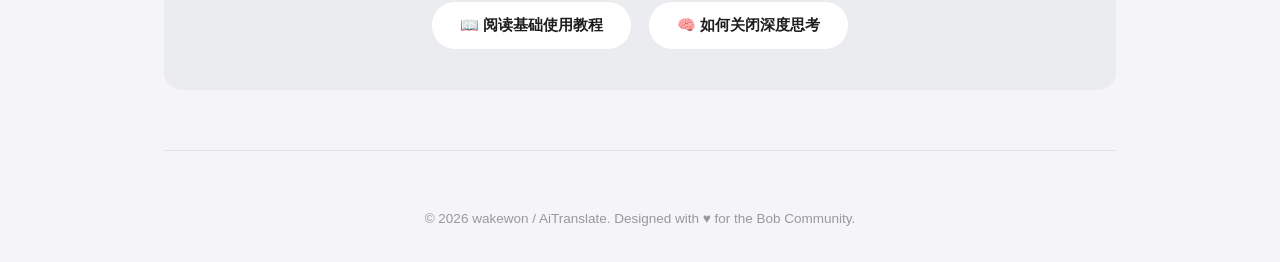
==== commit d68d58d9: "chore: release v1.1.0 - 版本号升至 1.1.0，主页徽标同步 - 新增 v1.1.0 发布说明，写明 Markdown 渲染所需的 Bob 与 macOS 版本及低版本兼容行为" ====
--- a/index.html
+++ b/index.html
@@ -432,7 +432,7 @@
 
   <!-- Hero -->
   <header class="hero">
-    <div class="hero-badge">Bob Plugin v1.0.2</div>
+    <div class="hero-badge">Bob Plugin v1.1.0</div>
     <h1>一个插件，搞定所有大模型。</h1>
     <p>基于「请求格式」建模，支持动态参数注入。彻底解决 Bob 翻译插件一服务商一插件、参数写死的痛点。</p>
     <div class="hero-actions">
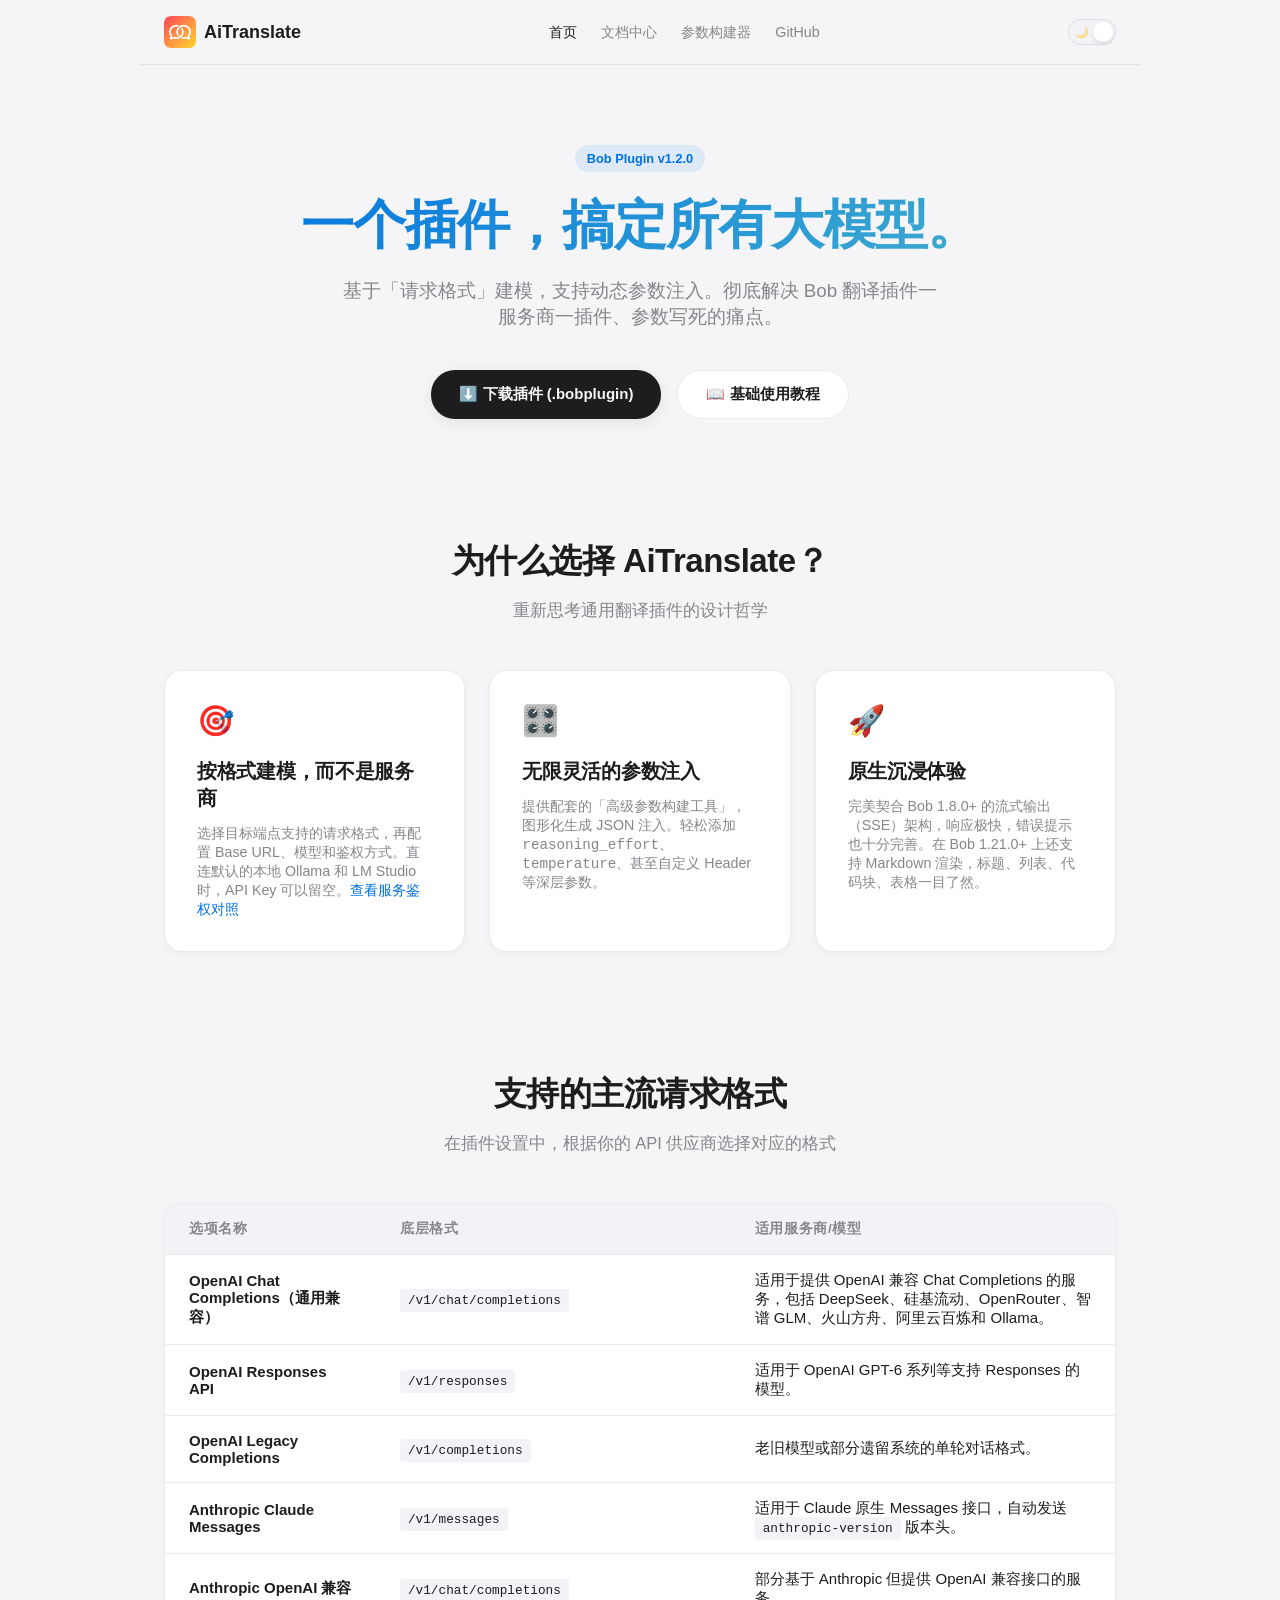
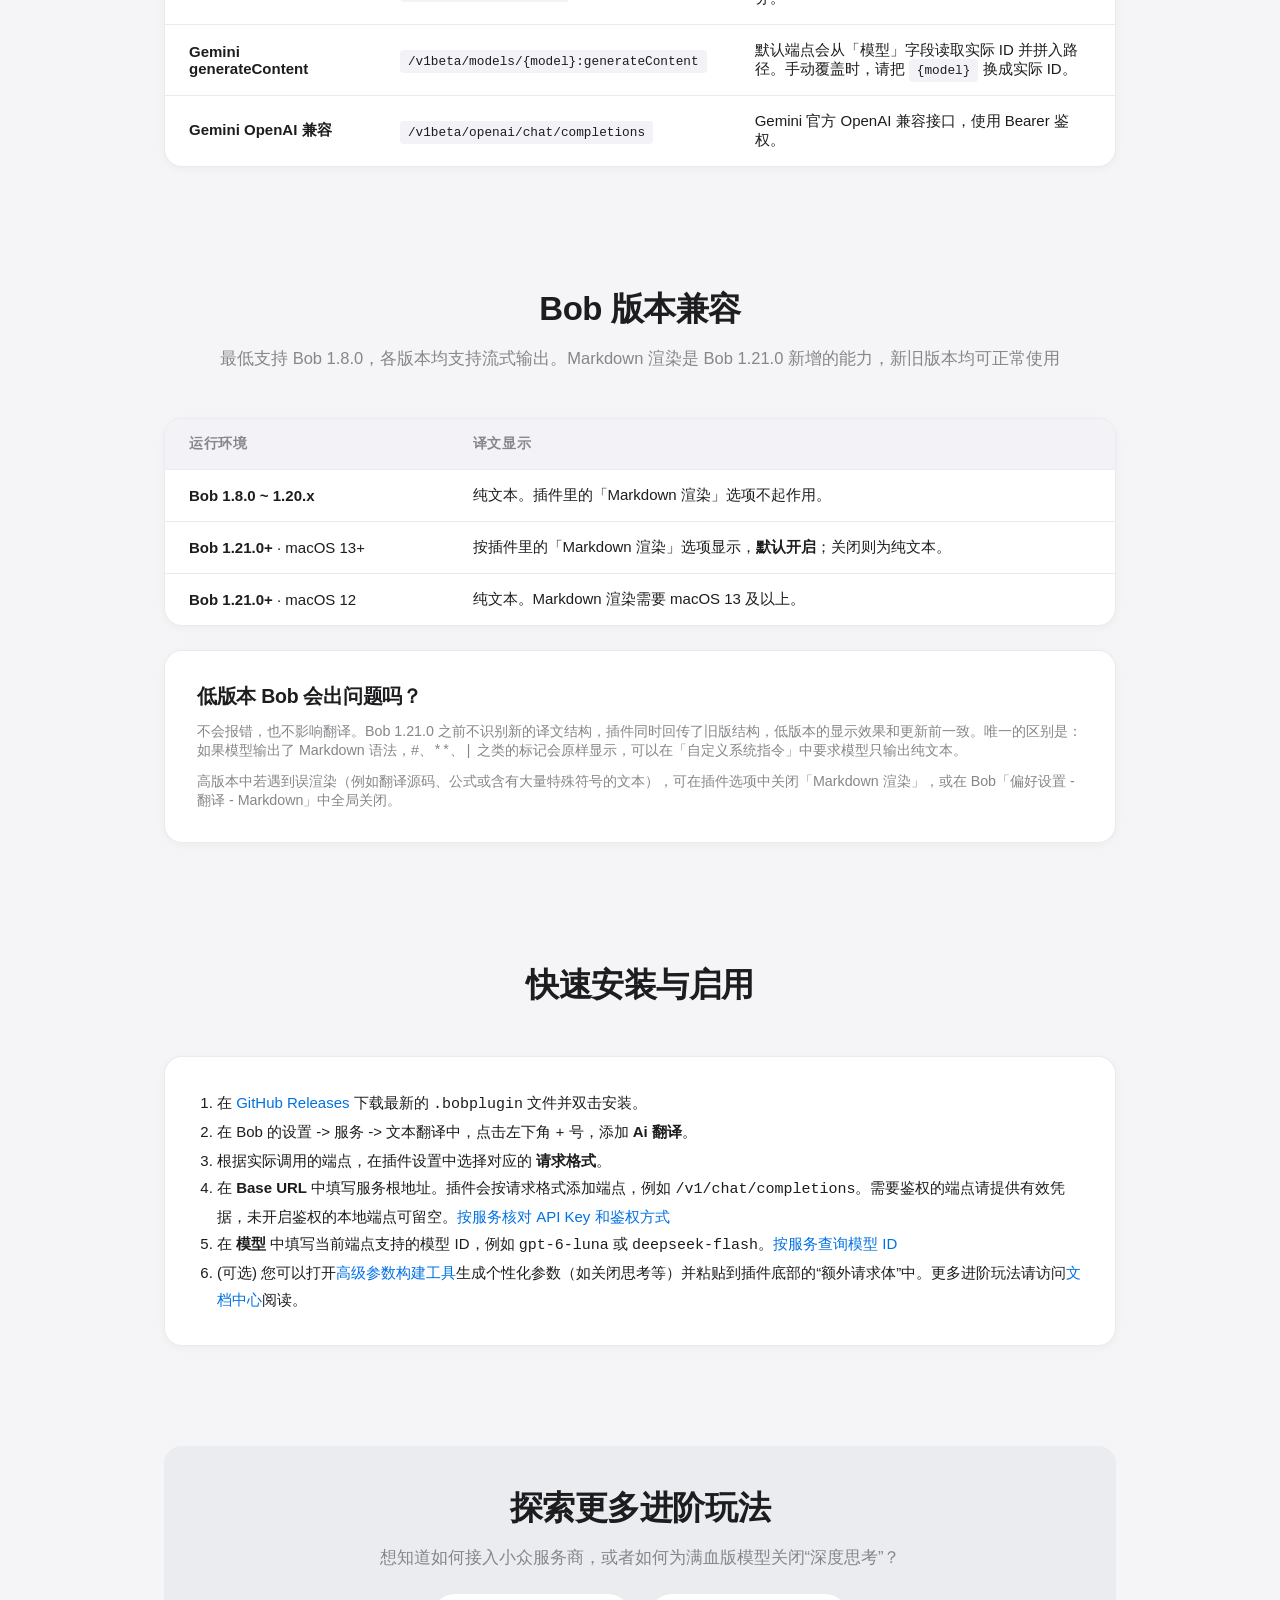
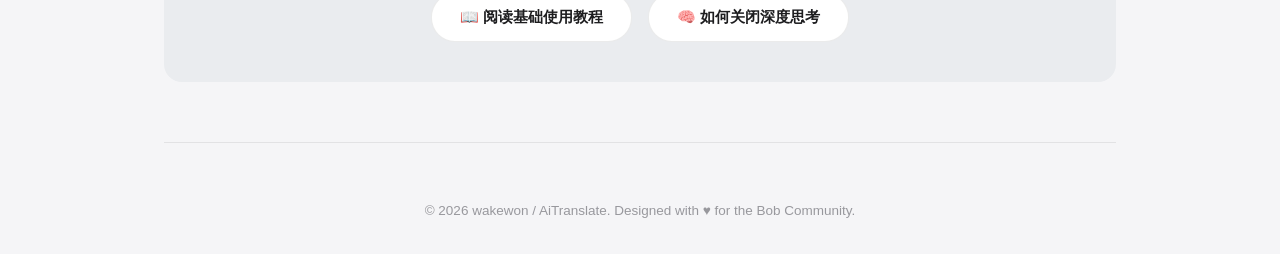
==== commit e78e2d81: "feat: 统一服务鉴权并发布 v1.2.0" ====
--- a/index.html
+++ b/index.html
@@ -432,7 +432,7 @@
 
   <!-- Hero -->
   <header class="hero">
-    <div class="hero-badge">Bob Plugin v1.1.0</div>
+    <div class="hero-badge">Bob Plugin v1.2.0</div>
     <h1>一个插件，搞定所有大模型。</h1>
     <p>基于「请求格式」建模，支持动态参数注入。彻底解决 Bob 翻译插件一服务商一插件、参数写死的痛点。</p>
     <div class="hero-actions">
@@ -455,7 +455,7 @@
       <div class="card">
         <div class="card-icon">🎯</div>
         <h3>按格式建模，而不是服务商</h3>
-        <p>主流服务商底层无非是 OpenAI 或 Claude 格式的变体。我们只提供格式模板，让你通过 Base URL 和密钥无缝接入任意服务商。</p>
+        <p>选择目标端点支持的请求格式，再配置 Base URL、模型和鉴权方式。直连默认的本地 Ollama 和 LM Studio 时，API Key 可以留空。<a href="./docs/basic-usage.html#authentication">查看服务鉴权对照</a></p>
       </div>
       <div class="card">
         <div class="card-icon">🎛️</div>
@@ -489,12 +489,12 @@
           <tr>
             <td><strong>OpenAI Chat Completions（通用兼容）</strong></td>
             <td><code>/v1/chat/completions</code></td>
-            <td>最通用的格式。适用于几乎所有兼容 OpenAI 的端点：DeepSeek, 硅基流动, OpenRouter, 智谱 GLM, 豆包, 阿里百炼, Ollama 等。</td>
+            <td>适用于提供 OpenAI 兼容 Chat Completions 的服务，包括 DeepSeek、硅基流动、OpenRouter、智谱 GLM、火山方舟、阿里云百炼和 Ollama。</td>
           </tr>
           <tr>
             <td><strong>OpenAI Responses API</strong></td>
             <td><code>/v1/responses</code></td>
-            <td>OpenAI 新一代非对话标准，适合部分支持的较新模型。</td>
+            <td>适用于 OpenAI GPT-6 系列等支持 Responses 的模型。</td>
           </tr>
           <tr>
             <td><strong>OpenAI Legacy Completions</strong></td>
@@ -504,7 +504,7 @@
           <tr>
             <td><strong>Anthropic Claude Messages</strong></td>
             <td><code>/v1/messages</code></td>
-            <td>Claude 官方原生端点专用，支持 <code>anthropic-version</code> 等高级鉴权头。</td>
+            <td>适用于 Claude 原生 Messages 接口，自动发送 <code>anthropic-version</code> 版本头。</td>
           </tr>
           <tr>
             <td><strong>Anthropic OpenAI 兼容</strong></td>
@@ -514,12 +514,12 @@
           <tr>
             <td><strong>Gemini generateContent</strong></td>
             <td><code>/v1beta/models/{model}:generateContent</code></td>
-            <td>Gemini 官方原生格式。注意：模型名会自动拼接到 URL 路径中。</td>
+            <td>默认端点会从「模型」字段读取实际 ID 并拼入路径。手动覆盖时，请把 <code>{model}</code> 换成实际 ID。</td>
           </tr>
           <tr>
             <td><strong>Gemini OpenAI 兼容</strong></td>
-            <td><code>/v1/chat/completions</code></td>
-            <td>部分基于 Gemini 但提供 OpenAI 兼容接口的服务。</td>
+            <td><code>/v1beta/openai/chat/completions</code></td>
+            <td>Gemini 官方 OpenAI 兼容接口，使用 Bearer 鉴权。</td>
           </tr>
         </tbody>
       </table>
@@ -573,9 +573,9 @@
       <ol style="padding-left: 20px; line-height: 1.8;">
         <li>在 <a href="https://github.com/wakewon/AiTranslate/releases" target="_blank" style="color: var(--accent-color); text-decoration: none;">GitHub Releases</a> 下载最新的 <code>.bobplugin</code> 文件并双击安装。</li>
         <li>在 Bob 的设置 -> 服务 -> 文本翻译中，点击左下角 <code>+</code> 号，添加 <strong>Ai 翻译</strong>。</li>
-        <li>根据您的服务商，在插件设置中选择对应的 <strong>请求格式</strong>（通常默认的 OpenAI Chat 就能通吃 90% 的服务商）。</li>
-        <li>填入您的 <strong>Base URL</strong> 和 <strong>API Key</strong>。注意：此插件的请求格式默认自带了版本和端点信息（如 <code>/v1/chat/completions</code>）。除非有特殊需求需要手动指定 Endpoint，一般 Base URL 填写根地址即可。</li>
-        <li>填入您要调用的 <strong>模型名称 (Model)</strong>。注意：这几乎是必填项，且必须填入服务商 API 文档中规定的具体模型参数名（例如 <code>deepseek-v4-flash</code>、<code>glm-4-flash</code> 等）。</li>
+        <li>根据实际调用的端点，在插件设置中选择对应的 <strong>请求格式</strong>。</li>
+        <li>在 <strong>Base URL</strong> 中填写服务根地址。插件会按请求格式添加端点，例如 <code>/v1/chat/completions</code>。需要鉴权的端点请提供有效凭据，未开启鉴权的本地端点可留空。<a href="./docs/basic-usage.html#authentication">按服务核对 API Key 和鉴权方式</a></li>
+        <li>在 <strong>模型</strong> 中填写当前端点支持的模型 ID，例如 <code>gpt-6-luna</code> 或 <code>deepseek-flash</code>。<a href="./docs/basic-usage.html#model-ids">按服务查询模型 ID</a></li>
         <li>(可选) 您可以打开<a href="./tools/param-builder.html" style="color: var(--accent-color); text-decoration: none;">高级参数构建工具</a>生成个性化参数（如关闭思考等）并粘贴到插件底部的“额外请求体”中。更多进阶玩法请访问<a href="./docs/index.html" style="color: var(--accent-color); text-decoration: none;">文档中心</a>阅读。</li>
       </ol>
     </div>
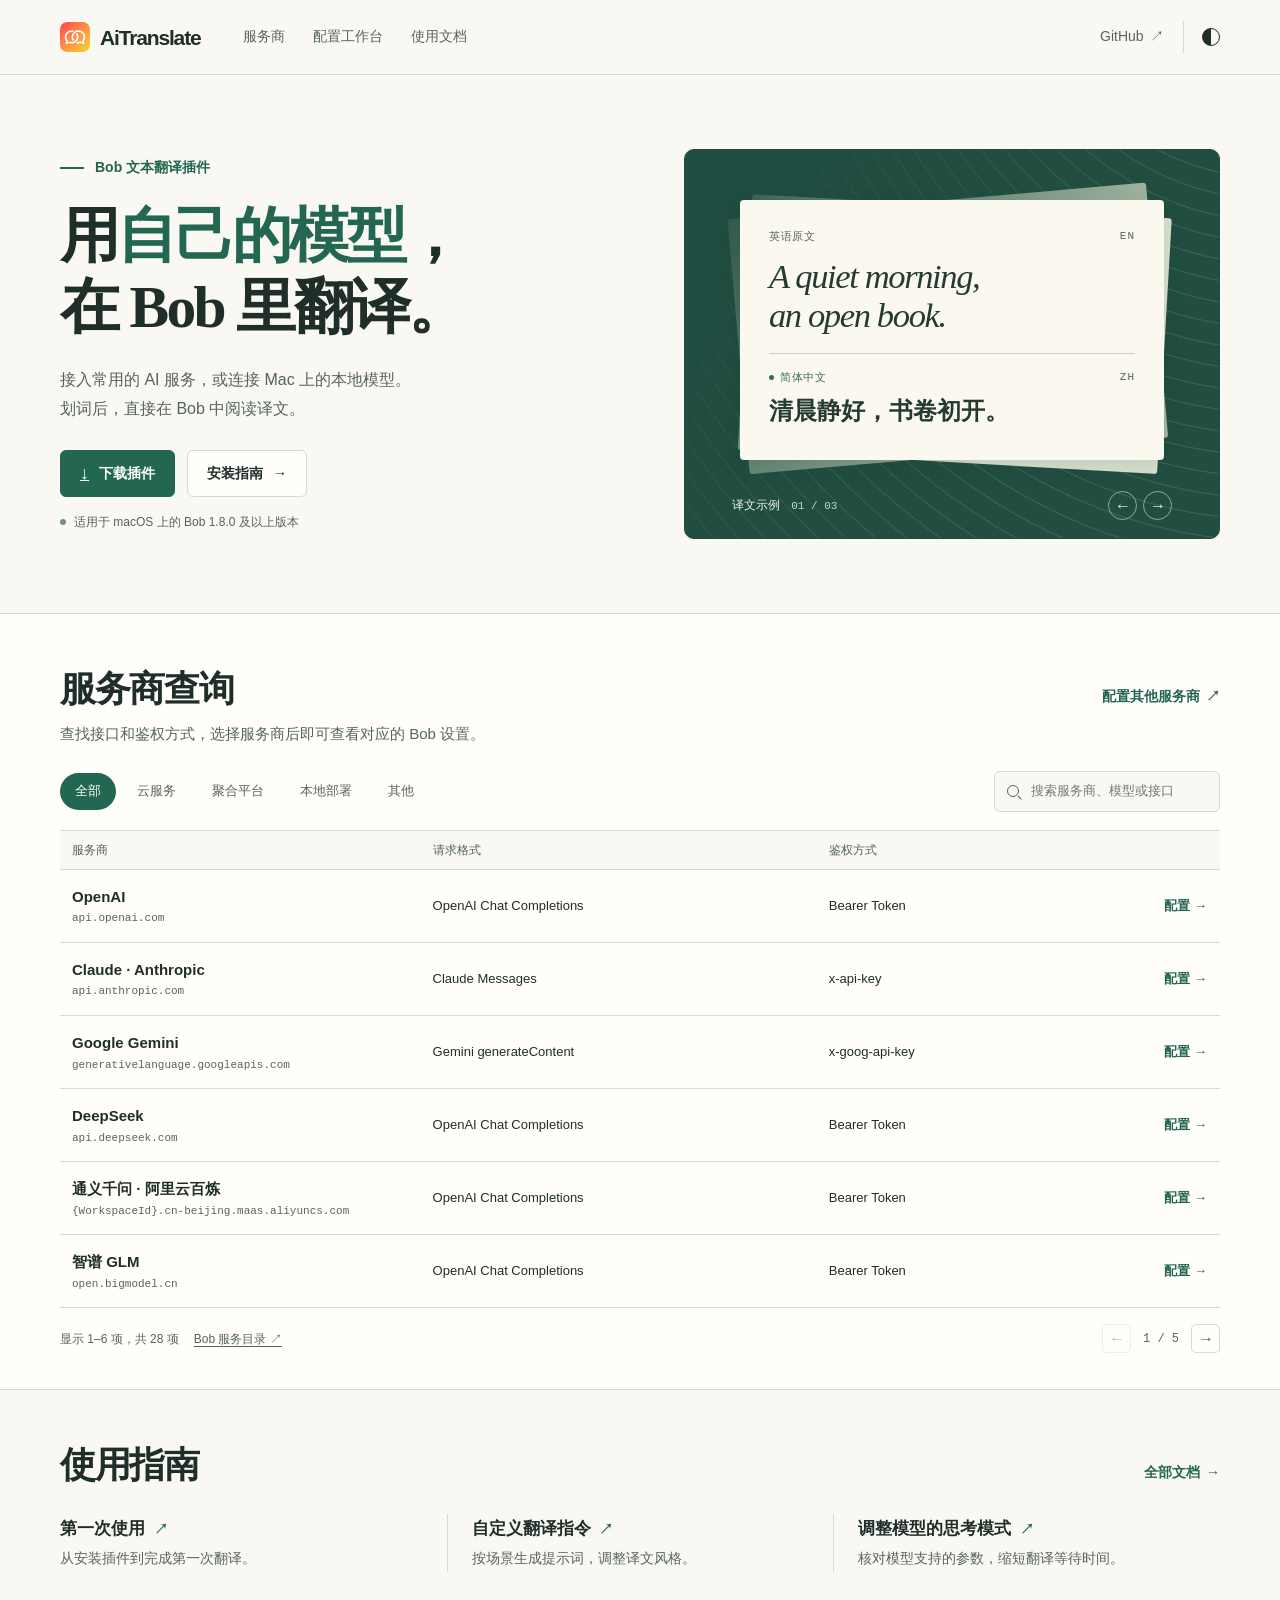
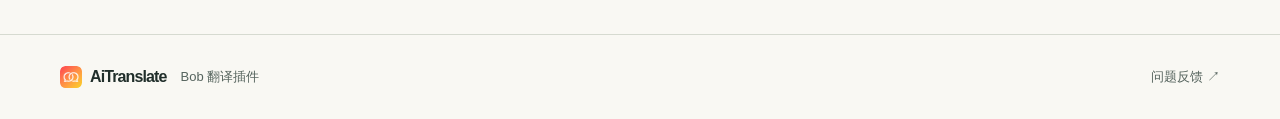
==== commit 0c4644b8: "Redesign the documentation site and automate provider model updates" ====
--- a/index.html
+++ b/index.html
@@ -1,627 +1,114 @@
-<!DOCTYPE html>
+<!doctype html>
 <html lang="zh-CN">
 <head>
-<meta charset="UTF-8">
-<meta name="viewport" content="width=device-width, initial-scale=1.0">
-<title>Ai 翻译 — 通用 AI 翻译 Bob 插件</title>
-<link rel="icon" href="favicon.ico" type="image/x-icon">
-<script>
-  (function() {
-    try {
-      const saved = localStorage.getItem('ai-translate-theme');
-      if (saved) {
-        document.documentElement.setAttribute('data-theme', saved);
-      } else if (window.matchMedia && window.matchMedia('(prefers-color-scheme: light)').matches) {
-        document.documentElement.setAttribute('data-theme', 'light');
-      } else {
-        document.documentElement.setAttribute('data-theme', 'dark');
-      }
-    } catch (e) {}
-  })();
-</script>
-<style>
-/* ===== CSS Variables ===== */
-:root {
-  --bg-page: #F5F5F7;
-  --bg-nav: rgba(245, 245, 247, 0.8);
-  --bg-card: #FFFFFF;
-  --bg-primary: #F2F2F7;
-  --bg-secondary: #FFFFFF;
-  --bg-hover: #E5E5EA;
-  --bg-cta: #EAECEF;
-  --text-primary: #1D1D1F;
-  --text-secondary: #86868B;
-  --text-muted: #98989D;
-  --border-color: rgba(0, 0, 0, 0.08);
-  --border-focus: #0071E3;
-  --accent-color: #0071E3;
-  --shadow-sm: 0 2px 8px rgba(0, 0, 0, 0.04);
-  --shadow-md: 0 4px 16px rgba(0, 0, 0, 0.08);
-  --shadow-lg: 0 8px 32px rgba(0, 0, 0, 0.12);
-  --radius-sm: 8px;
-  --radius-md: 12px;
-  --radius-lg: 18px;
-  --gradient-primary: linear-gradient(135deg, #0071E3, #45B3CB);
-}
-
-[data-theme="dark"] {
-  --bg-page: #000000;
-  --bg-nav: rgba(0, 0, 0, 0.8);
-  --bg-card: #1C1C1E;
-  --bg-primary: #1C1C1E;
-  --bg-secondary: #2C2C2E;
-  --bg-hover: #3A3A3C;
-  --bg-cta: #1C1C1E;
-  --text-primary: #F5F5F7;
-  --text-secondary: #86868B;
-  --text-muted: #636366;
-  --border-color: rgba(255, 255, 255, 0.1);
-  --border-focus: #0A84FF;
-  --accent-color: #0A84FF;
-  --shadow-sm: 0 2px 8px rgba(0, 0, 0, 0.2);
-  --shadow-md: 0 4px 16px rgba(0, 0, 0, 0.3);
-  --shadow-lg: 0 8px 32px rgba(0, 0, 0, 0.4);
-  --gradient-primary: linear-gradient(135deg, #0A84FF, #5E5CE6);
-}
-
-* {
-  box-sizing: border-box;
-  margin: 0;
-  padding: 0;
-}
-
-html {
-  font-family: -apple-system, BlinkMacSystemFont, 'SF Pro Text', sans-serif;
-  font-size: 15px;
-}
-
-body {
-  background-color: var(--bg-page);
-  color: var(--text-primary);
-  transition: background-color 0.3s ease, color 0.3s ease;
-  overflow-x: hidden;
-}
-
-/* ===== Typography ===== */
-h1, h2, h3 {
-  font-family: -apple-system, BlinkMacSystemFont, "SF Pro Display", "Segoe UI", Roboto, sans-serif;
-  font-weight: 700;
-  letter-spacing: -0.015em;
-}
-
-a {
-  color: var(--accent-color);
-  text-decoration: none;
-  transition: opacity 0.2s;
-}
-
-a:hover {
-  opacity: 0.8;
-}
-
-/* ===== Layout ===== */
-.container {
-  max-width: 1000px;
-  margin: 0 auto;
-  padding: 0 24px;
-}
-
-/* ===== Navbar ===== */
-.navbar {
-  position: sticky;
-  top: 0;
-  z-index: 100;
-  display: flex;
-  justify-content: space-between;
-  align-items: center;
-  padding: 16px 24px;
-  margin: 0 -24px;
-  background: var(--bg-nav);
-  backdrop-filter: blur(12px);
-  -webkit-backdrop-filter: blur(12px);
-  border-bottom: 1px solid var(--border-color);
-}
-
-.logo {
-  font-size: 1.2rem;
-  font-weight: 600;
-  display: flex;
-  align-items: center;
-  gap: 8px;
-  color: var(--text-primary);
-}
-
-.nav-links {
-  display: flex;
-  gap: 24px;
-  align-items: center;
-}
-
-.nav-links a {
-  color: var(--text-secondary);
-  font-size: 0.95rem;
-  font-weight: 500;
-}
-
-.nav-links a:hover,
-.nav-links a.active {
-  color: var(--text-primary);
-}
-
-.nav-right {
-  display: flex;
-  align-items: center;
-  gap: 16px;
-}
-
-.theme-toggle {
-  background: var(--bg-primary);
-  border: 1px solid var(--border-color);
-  width: 48px;
-  height: 26px;
-  border-radius: 13px;
-  cursor: pointer;
-  position: relative;
-  transition: all 0.3s ease;
-  padding: 0;
-  display: flex;
-  align-items: center;
-}
-
-.theme-toggle::after {
-  content: '';
-  position: absolute;
-  top: 2px;
-  left: 2px;
-  width: 20px;
-  height: 20px;
-  border-radius: 50%;
-  background: var(--bg-secondary);
-  box-shadow: 0 2px 4px rgba(0,0,0,0.1);
-  transition: transform 0.3s cubic-bezier(0.2, 0.8, 0.2, 1);
-}
-
-.theme-toggle.light::after {
-  transform: translateX(22px);
-}
-
-.theme-toggle-icons {
-  position: absolute;
-  top: 0;
-  left: 0;
-  right: 0;
-  bottom: 0;
-  display: flex;
-  align-items: center;
-  justify-content: space-between;
-  padding: 0 6px;
-  font-size: 11px;
-  pointer-events: none;
-  opacity: 0.5;
-}
-
-/* ===== Hero Section ===== */
-.hero {
-  text-align: center;
-  padding: 80px 0 60px;
-}
-
-.hero-badge {
-  display: inline-block;
-  padding: 6px 12px;
-  background: rgba(10, 132, 255, 0.1);
-  color: var(--accent-color);
-  border-radius: 20px;
-  font-size: 0.85rem;
-  font-weight: 600;
-  margin-bottom: 24px;
-  backdrop-filter: blur(8px);
-}
-
-.hero h1 {
-  font-size: 3.5rem;
-  line-height: 1.1;
-  margin-bottom: 24px;
-  background: var(--gradient-primary);
-  -webkit-background-clip: text;
-  -webkit-text-fill-color: transparent;
-}
-
-.hero p {
-  font-size: 1.25rem;
-  color: var(--text-secondary);
-  max-width: 600px;
-  margin: 0 auto 40px;
-}
-
-.hero-actions {
-  display: flex;
-  justify-content: center;
-  gap: 16px;
-  flex-wrap: wrap;
-}
-
-.btn {
-  display: inline-flex;
-  align-items: center;
-  justify-content: center;
-  gap: 8px;
-  padding: 14px 28px;
-  border-radius: 24px;
-  font-size: 1rem;
-  font-weight: 600;
-  cursor: pointer;
-  transition: all 0.2s ease;
-  text-decoration: none;
-  border: none;
-}
-
-.btn-primary {
-  background: var(--text-primary);
-  color: var(--bg-page);
-  box-shadow: var(--shadow-md);
-}
-
-.btn-primary:hover {
-  transform: translateY(-2px);
-  box-shadow: var(--shadow-lg);
-  opacity: 0.9;
-}
-
-.btn-secondary {
-  background: var(--bg-card);
-  color: var(--text-primary);
-  border: 1px solid var(--border-color);
-}
-
-.btn-secondary:hover {
-  background: var(--bg-hover);
-}
-
-/* ===== Section Styling ===== */
-.section {
-  padding: 60px 0;
-}
-
-.section-header {
-  text-align: center;
-  margin-bottom: 48px;
-}
-
-.section-header h2 {
-  font-size: 2.2rem;
-  margin-bottom: 16px;
-}
-
-.section-header p {
-  color: var(--text-secondary);
-  font-size: 1.1rem;
-}
-
-/* ===== Cards ===== */
-.card-grid {
-  display: grid;
-  grid-template-columns: repeat(auto-fit, minmax(300px, 1fr));
-  gap: 24px;
-}
-
-.card {
-  background: var(--bg-card);
-  border: 1px solid var(--border-color);
-  border-radius: var(--radius-lg);
-  padding: 32px;
-  box-shadow: var(--shadow-sm);
-  transition: transform 0.3s ease, box-shadow 0.3s ease;
-}
-
-.card:hover {
-  transform: translateY(-4px);
-  box-shadow: var(--shadow-lg);
-}
-
-.card-icon {
-  font-size: 2rem;
-  margin-bottom: 20px;
-}
-
-.card h3 {
-  font-size: 1.3rem;
-  margin-bottom: 12px;
-}
-
-.card p {
-  color: var(--text-secondary);
-  font-size: 0.95rem;
-}
-
-/* ===== Tables ===== */
-.table-container {
-  background: var(--bg-card);
-  border: 1px solid var(--border-color);
-  border-radius: var(--radius-lg);
-  overflow: hidden;
-  box-shadow: var(--shadow-sm);
-}
-
-table {
-  width: 100%;
-  border-collapse: collapse;
-  text-align: left;
-}
-
-th, td {
-  padding: 16px 24px;
-  border-bottom: 1px solid var(--border-color);
-}
-
-th {
-  background: var(--bg-primary);
-  font-weight: 600;
-  font-size: 0.9rem;
-  color: var(--text-secondary);
-  text-transform: uppercase;
-  letter-spacing: 0.05em;
-}
-
-tr:last-child td {
-  border-bottom: none;
-}
-
-td code {
-  background: var(--bg-primary);
-  padding: 4px 8px;
-  border-radius: 4px;
-  font-size: 0.85rem;
-  font-family: ui-monospace, SFMono-Regular, Menlo, Monaco, Consolas, monospace;
-}
-
-/* ===== Code Block ===== */
-.code-block {
-  background: var(--bg-primary);
-  border: 1px solid var(--border-color);
-  border-radius: var(--radius-md);
-  padding: 20px;
-  font-family: ui-monospace, SFMono-Regular, Menlo, monospace;
-  font-size: 0.9rem;
-  color: var(--text-primary);
-  overflow-x: auto;
-  margin: 16px 0;
-}
-
-/* ===== Footer ===== */
-.footer {
-  text-align: center;
-  padding: 60px 0 40px;
-  color: var(--text-muted);
-  font-size: 0.9rem;
-  border-top: 1px solid var(--border-color);
-  margin-top: 60px;
-}
-
-/* ===== Responsive ===== */
-@media (max-width: 768px) {
-  .hero h1 { font-size: 2.5rem; }
-  .hero p { font-size: 1.1rem; }
-  .table-container { overflow-x: auto; }
-}
-</style>
+  <meta charset="utf-8">
+  <meta name="viewport" content="width=device-width, initial-scale=1">
+  <meta name="description" content="在 Bob 里使用自己的翻译模型。查找服务商的接口、鉴权方式和模型配置，也可以连接本地模型。">
+  <title>AiTranslate · Bob 翻译插件</title>
+  <link rel="icon" href="favicon.ico">
+  <link rel="stylesheet" href="assets/site.css">
+  <link rel="stylesheet" href="assets/home.css">
+  <script src="assets/site.js"></script>
+  <!-- offline-data -->
+  <script src="assets/home.js" defer></script>
 </head>
 <body>
-
-<div class="container">
-  <!-- Navbar -->
-  <nav class="navbar">
-    <a href="./index.html" class="logo">
-      <img src="icon-large.png" alt="AiTranslate Icon" style="width: 32px; height: 32px; border-radius: 6px;"> AiTranslate
-    </a>
-    <div class="nav-links">
-      <a href="./index.html" class="active">首页</a>
-      <a href="./docs/index.html">文档中心</a>
-      <a href="./tools/param-builder.html">参数构建器</a>
-      <a href="https://github.com/wakewon/AiTranslate" target="_blank">GitHub</a>
-    </div>
-    <div class="nav-right">
-      <button class="theme-toggle" id="themeToggle" title="切换主题" aria-label="切换明暗主题">
-        <span class="theme-toggle-icons">
-          <span>🌙</span>
-          <span>☀️</span>
-        </span>
-      </button>
-    </div>
-  </nav>
-
-  <!-- Hero -->
-  <header class="hero">
-    <div class="hero-badge">Bob Plugin v1.2.0</div>
-    <h1>一个插件，搞定所有大模型。</h1>
-    <p>基于「请求格式」建模，支持动态参数注入。彻底解决 Bob 翻译插件一服务商一插件、参数写死的痛点。</p>
-    <div class="hero-actions">
-      <a href="https://github.com/wakewon/AiTranslate/releases/latest" class="btn btn-primary">
-        ⬇️ 下载插件 (.bobplugin)
-      </a>
-      <a href="./docs/basic-usage.html" class="btn btn-secondary">
-        📖 基础使用教程
-      </a>
+  <a class="skip-link" href="#main">跳到主要内容</a>
+  <header class="site-header">
+    <div class="wrap nav-wrap">
+      <a class="brand" href="./index.html"><img src="./icon.png" width="30" height="30" alt="">AiTranslate</a>
+      <nav class="site-nav" aria-label="主导航">
+        <a href="./index.html#providers">服务商</a>
+        <a href="./tools/param-builder.html">配置工作台</a>
+        <a href="./docs/index.html">使用文档</a>
+      </nav>
+      <div class="nav-tools">
+        <a class="repo-link" href="https://github.com/wakewon/AiTranslate">GitHub <span aria-hidden="true">↗</span></a>
+        <button class="theme-switch" type="button" aria-label="切换明暗主题" title="切换明暗主题"><span aria-hidden="true"></span></button>
+      </div>
     </div>
   </header>
 
-  <!-- Features -->
-  <section class="section">
-    <div class="section-header">
-      <h2>为什么选择 AiTranslate？</h2>
-      <p>重新思考通用翻译插件的设计哲学</p>
-    </div>
-    <div class="card-grid">
-      <div class="card">
-        <div class="card-icon">🎯</div>
-        <h3>按格式建模，而不是服务商</h3>
-        <p>选择目标端点支持的请求格式，再配置 Base URL、模型和鉴权方式。直连默认的本地 Ollama 和 LM Studio 时，API Key 可以留空。<a href="./docs/basic-usage.html#authentication">查看服务鉴权对照</a></p>
+  <main id="main">
+    <section class="hero wrap" aria-labelledby="hero-heading">
+      <div class="hero-copy">
+        <p class="kicker"><span class="rule-mark" aria-hidden="true"></span>Bob 文本翻译插件</p>
+        <h1 id="hero-heading">用<em>自己的模型</em>，<br>在 Bob 里翻译。</h1>
+        <p class="hero-description">接入常用的 AI 服务，或连接 Mac 上的本地模型。<br class="wide-only">划词后，直接在 Bob 中阅读译文。</p>
+        <div class="hero-actions">
+          <a class="button primary" id="download" href="https://github.com/wakewon/AiTranslate/releases/latest"><span class="download-icon" aria-hidden="true">↓</span>下载插件</a>
+          <a class="button" href="docs/basic-usage.html">安装指南 <span aria-hidden="true">→</span></a>
+        </div>
+        <p class="compatibility"><span class="status-dot" aria-hidden="true"></span>适用于 macOS 上的 Bob 1.8.0 及以上版本</p>
       </div>
-      <div class="card">
-        <div class="card-icon">🎛️</div>
-        <h3>无限灵活的参数注入</h3>
-        <p>提供配套的「高级参数构建工具」，图形化生成 JSON 注入。轻松添加 <code>reasoning_effort</code>、<code>temperature</code>、甚至自定义 Header 等深层参数。</p>
+
+      <figure class="preview" aria-label="翻译示例">
+        <div class="paper-stack">
+          <div class="specimen">
+            <div class="sample-label"><span id="source-lang">英语原文</span><span class="language-code" id="source-code" lang="en">EN</span></div>
+            <p class="source-excerpt" id="source-excerpt" lang="en">A quiet morning,<br>an open book.</p>
+            <div class="translation">
+              <div class="sample-label"><span class="translation-label"><i aria-hidden="true"></i>简体中文</span><span class="language-code" lang="en">ZH</span></div>
+              <p class="translated-excerpt" id="translated-excerpt">清晨静好，书卷初开。</p>
+            </div>
+          </div>
+        </div>
+        <figcaption>
+          <span>译文示例 <span class="counter" id="sample-index">01 / 03</span></span>
+          <span class="sample-controls" hidden>
+            <button type="button" id="previous-sample" aria-label="上一个译文示例">←</button>
+            <button type="button" id="next-sample" aria-label="下一个译文示例">→</button>
+          </span>
+        </figcaption>
+        <span class="sr-only" id="sample-announcement" role="status"></span>
+      </figure>
+    </section>
+
+    <section class="directory" id="providers" aria-labelledby="directory-heading">
+      <div class="wrap">
+        <div class="section-head">
+          <div><h2 id="directory-heading">服务商查询</h2>
+          <p>查找接口和鉴权方式，选择服务商后即可查看对应的 Bob 设置。</p></div>
+          <a class="text-link" href="tools/param-builder.html?provider=custom">配置其他服务商 <span aria-hidden="true">↗</span></a>
+        </div>
+        <div class="directory-tools" hidden>
+          <div class="filter-set" role="group" aria-label="服务商类型">
+            <button type="button" data-group="all" aria-pressed="true">全部</button>
+            <button type="button" data-group="cloud" aria-pressed="false">云服务</button>
+            <button type="button" data-group="gateway" aria-pressed="false">聚合平台</button>
+            <button type="button" data-group="local" aria-pressed="false">本地部署</button>
+            <button type="button" data-group="other" aria-pressed="false">其他</button>
+          </div>
+          <label class="search-box"><span class="magnifier" aria-hidden="true"></span><span class="sr-only">搜索服务商、模型或接口</span><input id="provider-search" type="search" placeholder="搜索服务商、模型或接口"></label>
+        </div>
+        <div id="directory-results" aria-busy="true">
+          <p class="directory-message" id="directory-message">正在读取服务商目录…</p>
+          <noscript><p>启用 JavaScript 后即可筛选服务商。也可以直接阅读<a href="docs/basic-usage.html#authentication">接口与鉴权指南</a>。</p></noscript>
+          <table class="provider-table" hidden>
+            <caption class="sr-only">服务商、请求格式、鉴权方式与配置入口</caption>
+            <thead><tr><th scope="col">服务商</th><th scope="col">请求格式</th><th scope="col">鉴权方式</th><th scope="col"><span class="sr-only">操作</span></th></tr></thead>
+            <tbody id="provider-rows"></tbody>
+          </table>
+        </div>
+        <div class="directory-foot" hidden>
+          <div class="directory-meta"><span id="directory-count" role="status"></span><a href="https://bobtranslate.com/service/">Bob 服务目录 ↗</a></div>
+          <div class="page-controls"><button id="page-prev" type="button" aria-label="上一页服务商">←</button><span id="page-indicator"></span><button id="page-next" type="button" aria-label="下一页服务商">→</button></div>
+        </div>
       </div>
-      <div class="card">
-        <div class="card-icon">🚀</div>
-        <h3>原生沉浸体验</h3>
-        <p>完美契合 Bob 1.8.0+ 的流式输出（SSE）架构，响应极快，错误提示也十分完善。在 Bob 1.21.0+ 上还支持 Markdown 渲染，标题、列表、代码块、表格一目了然。</p>
+    </section>
+
+    <section class="guides wrap" aria-labelledby="guides-heading">
+      <div class="section-head"><h2 id="guides-heading">使用指南</h2><a class="text-link" href="docs/index.html">全部文档 <span aria-hidden="true">→</span></a></div>
+      <div class="guide-links">
+        <a href="docs/basic-usage.html"><strong>第一次使用 <span aria-hidden="true">↗</span></strong><span>从安装插件到完成第一次翻译。</span></a>
+        <a href="tools/param-builder.html#prompts"><strong>自定义翻译指令 <span aria-hidden="true">↗</span></strong><span>按场景生成提示词，调整译文风格。</span></a>
+        <a href="docs/disable-thinking.html"><strong>调整模型的思考模式 <span aria-hidden="true">↗</span></strong><span>核对模型支持的参数，缩短翻译等待时间。</span></a>
       </div>
-    </div>
-  </section>
+    </section>
+  </main>
 
-  <!-- Supported Formats -->
-  <section class="section">
-    <div class="section-header">
-      <h2>支持的主流请求格式</h2>
-      <p>在插件设置中，根据你的 API 供应商选择对应的格式</p>
-    </div>
-    <div class="table-container">
-      <table>
-        <thead>
-          <tr>
-            <th>选项名称</th>
-            <th>底层格式</th>
-            <th>适用服务商/模型</th>
-          </tr>
-        </thead>
-        <tbody>
-          <tr>
-            <td><strong>OpenAI Chat Completions（通用兼容）</strong></td>
-            <td><code>/v1/chat/completions</code></td>
-            <td>适用于提供 OpenAI 兼容 Chat Completions 的服务，包括 DeepSeek、硅基流动、OpenRouter、智谱 GLM、火山方舟、阿里云百炼和 Ollama。</td>
-          </tr>
-          <tr>
-            <td><strong>OpenAI Responses API</strong></td>
-            <td><code>/v1/responses</code></td>
-            <td>适用于 OpenAI GPT-6 系列等支持 Responses 的模型。</td>
-          </tr>
-          <tr>
-            <td><strong>OpenAI Legacy Completions</strong></td>
-            <td><code>/v1/completions</code></td>
-            <td>老旧模型或部分遗留系统的单轮对话格式。</td>
-          </tr>
-          <tr>
-            <td><strong>Anthropic Claude Messages</strong></td>
-            <td><code>/v1/messages</code></td>
-            <td>适用于 Claude 原生 Messages 接口，自动发送 <code>anthropic-version</code> 版本头。</td>
-          </tr>
-          <tr>
-            <td><strong>Anthropic OpenAI 兼容</strong></td>
-            <td><code>/v1/chat/completions</code></td>
-            <td>部分基于 Anthropic 但提供 OpenAI 兼容接口的服务。</td>
-          </tr>
-          <tr>
-            <td><strong>Gemini generateContent</strong></td>
-            <td><code>/v1beta/models/{model}:generateContent</code></td>
-            <td>默认端点会从「模型」字段读取实际 ID 并拼入路径。手动覆盖时，请把 <code>{model}</code> 换成实际 ID。</td>
-          </tr>
-          <tr>
-            <td><strong>Gemini OpenAI 兼容</strong></td>
-            <td><code>/v1beta/openai/chat/completions</code></td>
-            <td>Gemini 官方 OpenAI 兼容接口，使用 Bearer 鉴权。</td>
-          </tr>
-        </tbody>
-      </table>
-    </div>
-  </section>
-
-  <!-- Compatibility -->
-  <section class="section">
-    <div class="section-header">
-      <h2>Bob 版本兼容</h2>
-      <p>最低支持 Bob 1.8.0，各版本均支持流式输出。Markdown 渲染是 Bob 1.21.0 新增的能力，新旧版本均可正常使用</p>
-    </div>
-    <div class="table-container">
-      <table>
-        <thead>
-          <tr>
-            <th>运行环境</th>
-            <th>译文显示</th>
-          </tr>
-        </thead>
-        <tbody>
-          <tr>
-            <td><strong>Bob 1.8.0 ~ 1.20.x</strong></td>
-            <td>纯文本。插件里的「Markdown 渲染」选项不起作用。</td>
-          </tr>
-          <tr>
-            <td><strong>Bob 1.21.0+</strong> · macOS 13+</td>
-            <td>按插件里的「Markdown 渲染」选项显示，<strong>默认开启</strong>；关闭则为纯文本。</td>
-          </tr>
-          <tr>
-            <td><strong>Bob 1.21.0+</strong> · macOS 12</td>
-            <td>纯文本。Markdown 渲染需要 macOS 13 及以上。</td>
-          </tr>
-        </tbody>
-      </table>
-    </div>
-    <div class="card" style="margin-top: 24px;">
-      <h3>低版本 Bob 会出问题吗？</h3>
-      <p>不会报错，也不影响翻译。Bob 1.21.0 之前不识别新的译文结构，插件同时回传了旧版结构，低版本的显示效果和更新前一致。唯一的区别是：如果模型输出了 Markdown 语法，<code>#</code>、<code>**</code>、<code>|</code> 之类的标记会原样显示，可以在「自定义系统指令」中要求模型只输出纯文本。</p>
-      <p style="margin-top: 12px;">高版本中若遇到误渲染（例如翻译源码、公式或含有大量特殊符号的文本），可在插件选项中关闭「Markdown 渲染」，或在 Bob「偏好设置 - 翻译 - Markdown」中全局关闭。</p>
-    </div>
-  </section>
-
-
-  <!-- Installation -->
-  <section class="section">
-    <div class="section-header">
-      <h2>快速安装与启用</h2>
-    </div>
-    <div class="card">
-      <ol style="padding-left: 20px; line-height: 1.8;">
-        <li>在 <a href="https://github.com/wakewon/AiTranslate/releases" target="_blank" style="color: var(--accent-color); text-decoration: none;">GitHub Releases</a> 下载最新的 <code>.bobplugin</code> 文件并双击安装。</li>
-        <li>在 Bob 的设置 -> 服务 -> 文本翻译中，点击左下角 <code>+</code> 号，添加 <strong>Ai 翻译</strong>。</li>
-        <li>根据实际调用的端点，在插件设置中选择对应的 <strong>请求格式</strong>。</li>
-        <li>在 <strong>Base URL</strong> 中填写服务根地址。插件会按请求格式添加端点，例如 <code>/v1/chat/completions</code>。需要鉴权的端点请提供有效凭据，未开启鉴权的本地端点可留空。<a href="./docs/basic-usage.html#authentication">按服务核对 API Key 和鉴权方式</a></li>
-        <li>在 <strong>模型</strong> 中填写当前端点支持的模型 ID，例如 <code>gpt-6-luna</code> 或 <code>deepseek-flash</code>。<a href="./docs/basic-usage.html#model-ids">按服务查询模型 ID</a></li>
-        <li>(可选) 您可以打开<a href="./tools/param-builder.html" style="color: var(--accent-color); text-decoration: none;">高级参数构建工具</a>生成个性化参数（如关闭思考等）并粘贴到插件底部的“额外请求体”中。更多进阶玩法请访问<a href="./docs/index.html" style="color: var(--accent-color); text-decoration: none;">文档中心</a>阅读。</li>
-      </ol>
-    </div>
-  </section>
-
-  <!-- Further Reading / Docs CTA -->
-  <section class="section" style="text-align: center; background: var(--bg-cta); border-radius: var(--radius-lg); margin: 40px 0; padding: 40px 24px;">
-    <div class="section-header" style="margin-bottom: 24px;">
-      <h2>探索更多进阶玩法</h2>
-      <p>想知道如何接入小众服务商，或者如何为满血版模型关闭“深度思考”？</p>
-    </div>
-    <div style="display: flex; justify-content: center; gap: 16px; flex-wrap: wrap;">
-      <a href="./docs/basic-usage.html" class="btn btn-secondary">📖 阅读基础使用教程</a>
-      <a href="./docs/disable-thinking.html" class="btn btn-secondary">🧠 如何关闭深度思考</a>
-    </div>
-  </section>
-
-  <!-- Footer -->
-  <footer class="footer">
-    <p>&copy; 2026 wakewon / AiTranslate. Designed with ♥ for the Bob Community.</p>
+  <footer class="site-footer">
+    <div class="wrap footer-wrap"><a class="brand" href="./index.html"><img src="./icon.png" width="22" height="22" alt="">AiTranslate</a><span>Bob 翻译插件</span><a href="https://github.com/wakewon/AiTranslate/issues">问题反馈 <span aria-hidden="true">↗</span></a></div>
   </footer>
-</div>
-
-<script>
-// Theme toggling logic
-const themeToggle = document.getElementById('themeToggle');
-const root = document.documentElement;
-
-function setTheme(theme) {
-  root.setAttribute('data-theme', theme);
-  themeToggle.classList.toggle('light', theme === 'light');
-  try { localStorage.setItem('ai-translate-theme', theme); } catch(e) {}
-}
-
-themeToggle.addEventListener('click', () => {
-  const next = root.getAttribute('data-theme') === 'light' ? 'dark' : 'light';
-  setTheme(next);
-});
-
-// Initialize theme
-try {
-  const saved = localStorage.getItem('ai-translate-theme');
-  if (saved) setTheme(saved);
-  else if (window.matchMedia && window.matchMedia('(prefers-color-scheme: light)').matches) setTheme('light');
-} catch(e) {}
-</script>
-
 </body>
 </html>
--- a/assets/site.css
+++ b/assets/site.css
@@ -0,0 +1,86 @@
+:root {
+  color-scheme: light;
+  --paper: #f9f8f3;
+  --surface: #fffefa;
+  --ink: #202e2a;
+  --muted: #56645e;
+  --line: #d6dad0;
+  --accent: #236651;
+  --accent-ink: #fff;
+  --tint: #e8efe6;
+  --serif: "Iowan Old Style", "Palatino Linotype", Georgia, "Songti SC", "STSong", "Noto Serif CJK SC", "SimSun", serif;
+  --sans: "Inter", -apple-system, BlinkMacSystemFont, "Segoe UI", "PingFang SC", "Microsoft YaHei", sans-serif;
+  --mono: "SFMono-Regular", Consolas, "Liberation Mono", monospace;
+}
+:root[data-theme="dark"] {
+  color-scheme: dark;
+  --paper: #181f1d;
+  --surface: #202925;
+  --ink: #eef0e6;
+  --muted: #b2c0b6;
+  --line: #39453e;
+  --accent: #a1d6b9;
+  --accent-ink: #13271e;
+  --tint: #293c32;
+}
+*, *::before, *::after { box-sizing: border-box; }
+[hidden] { display: none !important; }
+html { scroll-behavior: smooth; scroll-padding-top: 18px; }
+body { margin: 0; background: var(--paper); color: var(--ink); font: 16px/1.7 var(--sans); -webkit-font-smoothing: antialiased; }
+a { color: var(--accent); text-underline-offset: .22em; }
+a:hover { text-decoration-thickness: 2px; }
+img { max-width: 100%; vertical-align: middle; }
+button, input, select, textarea { font: inherit; color: inherit; }
+button { cursor: pointer; }
+button:disabled { cursor: default; }
+h1, h2, h3, p, figure { margin: 0; }
+h1, h2, h3 { line-height: 1.35; text-wrap: balance; }
+code, pre { font-family: var(--mono); }
+::selection { color: var(--ink); background: var(--tint); }
+:focus-visible { outline: 2px solid var(--accent); outline-offset: 4px; }
+.wrap { width: min(1160px, calc(100% - 96px)); margin-inline: auto; }
+.sr-only, .skip-link:not(:focus) { position: absolute; width: 1px; height: 1px; padding: 0; margin: -1px; overflow: hidden; clip-path: inset(50%); white-space: nowrap; border: 0; }
+.skip-link:focus { position: fixed; top: 10px; left: 10px; z-index: 10; background: var(--surface); padding: 8px 15px; }
+.site-header { border-bottom: 1px solid var(--line); }
+.nav-wrap, .nav-tools, .site-nav, .brand, .footer-wrap, .button { display: flex; align-items: center; }
+.nav-wrap { min-height: 74px; gap: 42px; }
+.brand { gap: 10px; color: var(--ink); text-decoration: none; font-size: 21px; font-weight: 670; line-height: 1; letter-spacing: -.055em; }
+.brand img { border-radius: 24%; }
+.site-nav { gap: 28px; }
+.site-nav a, .repo-link, .footer-wrap > a:last-child { font-size: 14px; font-weight: 500; text-decoration: none; color: var(--muted); }
+.site-nav a { padding: 10px 0; }
+.site-nav a:hover, .site-nav [aria-current="page"], .nav-tools a:hover, .footer-wrap a:hover { color: var(--accent); }
+.site-nav [aria-current="page"] { text-decoration: underline; text-underline-offset: 7px; }
+.nav-tools { margin-left: auto; gap: 19px; }
+.repo-link { font-family: var(--sans); }
+.repo-link span, .text-link span { display: inline-block; margin-left: .18em; }
+.theme-switch { background: transparent; border: 0; border-left: 1px solid var(--line); padding: 4px 0 4px 18px; display: inline-grid; place-items: center; min-height: 32px; }
+.theme-switch span { width: 18px; height: 18px; border-radius: 50%; border: 1.6px solid var(--ink); background: linear-gradient(90deg,var(--ink) 50%,transparent 50%); }
+.site-footer { border-top: 1px solid var(--line); }
+.footer-wrap { gap: 14px; min-height: 84px; color: var(--muted); font-size: 13px; }
+.footer-wrap .brand { font-size: 16px; gap: 8px; }
+.footer-wrap > a:last-child { margin-left: auto; font-size: 13px; }
+.button { display: inline-flex; justify-content: center; gap: 10px; min-height: 44px; border: 1px solid var(--line); border-radius: 6px; padding: 9px 18px; background: var(--surface); color: var(--ink); font-weight: 600; font-size: 14px; line-height: 1.5; text-decoration: none; transition: border-color .18s, background .18s; }
+.button:hover { border-color: var(--accent); background: var(--tint); }
+.button.primary { background: var(--accent); border-color: var(--accent); color: var(--accent-ink); }
+.button.primary:hover { filter: brightness(.93); }
+.text-link { font-size: 14px; text-decoration: none; font-weight: 600; }
+.text-link:hover { text-decoration: underline; }
+@media (max-width: 820px) {
+  .wrap { width: calc(100% - 48px); }
+  .nav-wrap { gap: 26px; }
+  .site-nav { gap: 18px; }
+}
+@media (max-width: 610px) {
+  .wrap { width: calc(100% - 36px); }
+  .nav-wrap { display: grid; grid-template-columns: 1fr auto; gap: 1px 12px; padding-top: 13px; }
+  .brand { font-size: 19px; }
+  .site-nav { grid-row: 2; grid-column: 1 / -1; gap: 25px; }
+  .site-nav a { font-size: 13px; }
+  .nav-tools { grid-row: 1; grid-column: 2; gap: 13px; }
+  .theme-switch { padding-left: 13px; }
+  .footer-wrap { gap: 8px; min-height: 74px; }
+}
+@media (prefers-reduced-motion: reduce) {
+  *, *::before, *::after { scroll-behavior: auto !important; animation-duration: .01ms !important; transition-duration: .01ms !important; }
+}
--- a/assets/home.css
+++ b/assets/home.css
@@ -0,0 +1,114 @@
+.hero { padding-block: clamp(48px, 5.8vw, 84px); display: grid; grid-template-columns: 1.05fr 1fr; align-items: center; gap: clamp(26px, 4.8vw, 72px); }
+.kicker { display: flex; align-items: center; gap: 11px; font-size: 14px; font-weight: 600; color: var(--accent); }
+.rule-mark { width: 24px; border-top: 2px solid currentColor; }
+.hero h1 { margin: 21px 0; font: 600 clamp(43px, 4.65vw, 72px)/1.2 var(--serif); letter-spacing: -.045em; }
+.hero h1 em { color: var(--accent); font-style: normal; }
+.hero-description { color: var(--muted); font-size: clamp(15px, 1.25vw, 18px); line-height: 1.85; }
+.hero-actions { display: flex; flex-wrap: wrap; gap: 12px; margin: 26px 0 15px; }
+.hero-actions .button { padding: 12px 19px; }
+.download-icon { display: inline-grid; place-items: center; height: 15px; line-height: 10px; border-bottom: 1.5px solid currentColor; font: 600 18px/10px var(--sans); }
+.compatibility { color: var(--muted); font-size: 12px; display: flex; align-items: center; gap: 8px; }
+.status-dot { width: 6px; height: 6px; background: #71937c; border-radius: 50%; }
+.preview { position: relative; isolation: isolate; overflow: hidden; background: #214e40; color: #f6f5e9; border: 1px solid #244b3d; border-radius: 10px; padding: clamp(32px, 3.9vw, 56px) clamp(25px, 4.3vw, 65px) 18px; }
+.preview::before, .preview::after { content: ''; position: absolute; inset: 0; z-index: -1; pointer-events: none; }
+.preview::before { background: repeating-radial-gradient(ellipse at 110% -90%, transparent 0 11px, #c4d1a524 11.5px 12px, transparent 12.5px 17px); }
+.preview::after { background: linear-gradient(125deg, #204d41 3%, transparent 64%); }
+.paper-stack { position: relative; margin-bottom: 31px; }
+.paper-stack::before, .paper-stack::after { content: ''; position: absolute; inset: 2px; border-radius: 3px; transform-origin: center; z-index: -1; }
+.paper-stack::before { transform: rotate(-5deg) translate(-4px,-2px); background: #a6b8a3; }
+.paper-stack::after { transform: rotate(3.3deg) translate(3px,4px); background: #dce2cf; }
+.specimen { color: #253b32; background: #fbf9ef; border-radius: 4px; padding: clamp(21px, 2.25vw, 34px); box-shadow: 0 7px 22px #122c2c20; }
+.sample-label { display: flex; justify-content: space-between; align-items: center; color: #576359; font-size: 11px; font-weight: 530; letter-spacing: .06em; line-height: 1.4; }
+.language-code { font: 11px/1 var(--mono); letter-spacing: .1em; }
+.source-excerpt { margin: 13px 0 18px; min-height: 2.15em; font: italic 500 clamp(25px, 2.7vw, 40px)/1.12 var(--serif); letter-spacing: -.04em; }
+.source-excerpt:lang(fr) { font-size: clamp(25px, 2.5vw, 37px); min-height: 2.32em; }
+.translation { border-top: 1px solid #c6cfc0; padding-top: 16px; }
+.translation-label { display: inline-flex; gap: 6px; align-items: center; color: #386c52; }
+.translation-label i { display: inline-block; width: 5px; height: 5px; border-radius: 50%; background: currentColor; }
+.translated-excerpt { font: 600 clamp(20px, 1.85vw, 29px)/1.4 var(--serif); margin: 10px 0 3px; }
+.preview figcaption, .preview figcaption > span { display: flex; align-items: center; }
+.preview figcaption { justify-content: space-between; min-height: 26px; margin-inline: -8px; color: #eef2e6; font-size: 12px; }
+.counter { color: #c2d7c6; margin-left: 11px; font: 11px var(--mono); }
+.sample-controls, .page-controls { display: flex; gap: 6px; align-items: center; }
+.sample-controls button, .page-controls button { display: grid; place-items: center; background: transparent; color: inherit; border: 1px solid; border-radius: 50%; width: 29px; height: 29px; font: 16px/1 var(--sans); }
+.sample-controls button { border-color: #91a899; }
+.sample-controls button:hover { background: #ffffff27; }
+.sample-controls button:focus-visible { outline-color: #fff; }
+.specimen.changing { animation: change-sample .24s ease-out; }
+@keyframes change-sample { from { transform: translateY(4px); opacity: .78; } }
+.directory { background: var(--surface); border-block: 1px solid var(--line); padding: 52px 0 36px; }
+.section-head { display: flex; justify-content: space-between; gap: 24px; align-items: baseline; }
+.section-head h2 { font: 600 clamp(29px, 2.8vw, 42px)/1.3 var(--serif); letter-spacing: -.035em; }
+.section-head p { margin-top: 8px; color: var(--muted); font-size: 15px; }
+.section-head .text-link { white-space: nowrap; }
+.directory-tools { margin: 25px 0 18px; display: flex; gap: 14px; align-items: center; justify-content: space-between; }
+.filter-set { display: flex; flex-wrap: wrap; gap: 6px; }
+.filter-set button { border-radius: 20px; border: 1px solid transparent; background: transparent; padding: 6px 14px; font-size: 13px; font-weight: 550; color: var(--muted); }
+.filter-set button[aria-pressed="true"] { background: var(--accent); color: var(--accent-ink); }
+.filter-set button[aria-pressed="false"]:hover { background: var(--tint); color: var(--ink); }
+.search-box { border: 1px solid var(--line); border-radius: 6px; padding: 7px 12px; background: var(--paper); display: flex; align-items: center; gap: 10px; }
+.search-box:focus-within { border-color: var(--accent); }
+.search-box input { background: transparent; font-size: 13px; border: 0; width: 178px; max-width: 100%; }
+.search-box input:focus-visible { outline-offset: 1px; }
+.magnifier { display: inline-block; border: 1.4px solid var(--muted); width: 12px; height: 12px; border-radius: 50%; position: relative; }
+.magnifier::after { content: ''; background: var(--muted); height: 1.4px; width: 5px; position: absolute; bottom: -2px; right: -4px; transform: rotate(45deg); }
+.provider-table { border-collapse: collapse; width: 100%; text-align: left; }
+.provider-table th, .provider-table td { border-bottom: 1px solid var(--line); padding: 14px 13px; font-size: 14px; }
+.provider-table td:first-child, .provider-table th:first-child { padding-left: 12px; }
+.provider-table td:last-child { text-align: right; white-space: nowrap; }
+.provider-table thead th { background: var(--paper); color: var(--muted); font-size: 12px; font-weight: 520; border-top: 1px solid var(--line); padding-block: 9px; }
+.provider-table tbody th { width: 31%; font-size: 15px; font-weight: 630; }
+.provider-table tbody small { display: block; font: 11px/1.6 var(--mono); color: var(--muted); overflow-wrap: anywhere; margin-top: 1px; }
+.provider-table tbody td { font-size: 13px; }
+.provider-table tbody tr:hover { background: var(--paper); }
+.provider-table td a { display: inline-block; padding: 4px 0; font-weight: 600; text-decoration: none; }
+.provider-table td a:hover { text-decoration: underline; }
+.directory-foot { margin-top: 16px; display: flex; align-items: center; justify-content: space-between; font-size: 12px; color: var(--muted); }
+.directory-meta { display: flex; align-items: baseline; flex-wrap: wrap; gap: 2px 15px; }
+.directory-meta a { color: var(--muted); }
+.page-controls { gap: 12px; }
+.page-controls button { border-radius: 5px; border-color: var(--line); }
+.page-controls button:enabled:hover { background: var(--tint); }
+.page-controls button:disabled { opacity: .42; }
+#page-indicator { font-family: var(--mono); }
+.directory-message { padding: 24px 4px; color: var(--muted); }
+.guides { padding-block: 52px 62px; }
+.guide-links { display: grid; grid-template-columns: repeat(3,1fr); margin-top: 25px; }
+.guide-links a { display: block; padding: 1px 24px; border-left: 1px solid var(--line); color: var(--muted); text-decoration: none; }
+.guide-links a:first-child { border: 0; padding-left: 0; }
+.guide-links strong { display: block; color: var(--ink); font-size: 17px; }
+.guide-links strong span { color: var(--accent); font-size: 14px; margin-left: 4px; }
+.guide-links a > span { font-size: 14px; }
+.guide-links a:hover strong { color: var(--accent); }
+@media (max-width: 880px) {
+  .hero { gap: 24px; }
+  .hero h1 { font-size: clamp(36px, 5.2vw, 48px); }
+  .wide-only { display: none; }
+  .preview { padding-inline: 28px; }
+  .filter-set button { padding-inline: 10px; }
+}
+@media (max-width: 700px) {
+  .hero { grid-template-columns: 1fr; gap: 32px; padding-block: 35px 32px; }
+  .hero h1 { font-size: clamp(40px, 8.6vw, 54px); margin-block: 15px; }
+  .hero-actions { margin-top: 20px; }
+  .preview { width: min(100%, 470px); justify-self: center; padding: 32px clamp(30px, 8vw, 60px) 13px; }
+  .specimen { padding: 18px 24px; }
+  .paper-stack { margin-bottom: 20px; }
+  .source-excerpt { margin: 8px 0 12px; }
+  .translation { padding-top: 10px; }
+  .directory, .guides { padding-block: 33px; }
+  .directory-tools { align-items: stretch; flex-direction: column-reverse; margin-top: 19px; }
+  .search-box input { width: 100%; min-width: 0; }
+  .section-head { flex-wrap: wrap; row-gap: 6px; }
+  .guide-links { grid-template-columns: 1fr; margin-top: 10px; }
+  .guide-links a, .guide-links a:first-child { border: 0; padding: 14px 0; border-bottom: 1px solid var(--line); }
+}
+@media (max-width: 560px) {
+  .provider-table thead th:nth-child(3), .provider-table tbody td:nth-child(3) { display: none; }
+  .provider-table tbody th { width: 42%; }
+  .provider-table th, .provider-table td { padding: 11px 6px; }
+  .provider-table td:first-child, .provider-table th:first-child { padding-left: 4px; }
+  .provider-table tbody td, .provider-table thead th { font-size: 12px; }
+  .provider-table tbody small { font-size: 10px; }
+  .filter-set { gap: 2px; }
+}
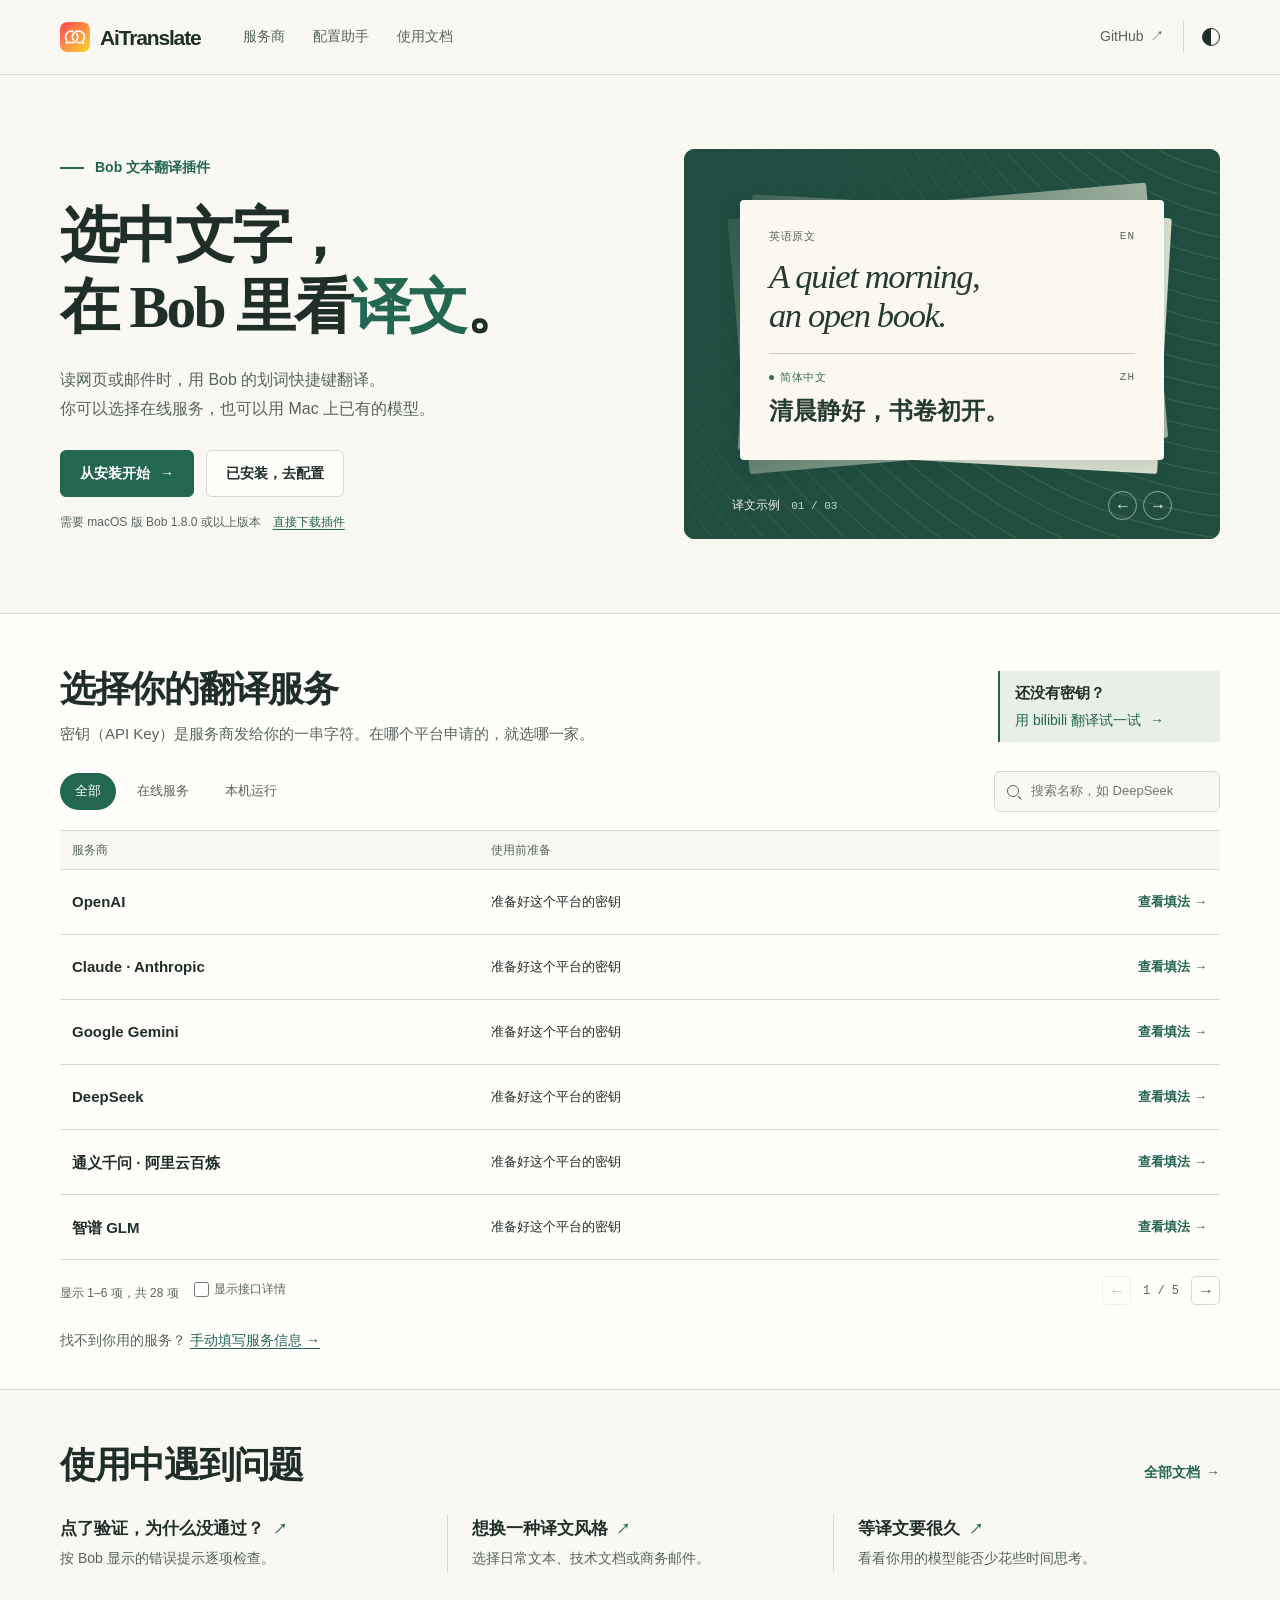
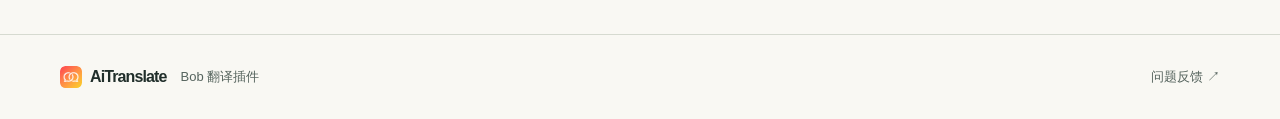
==== commit 0e416406: "Guide first-time users through Bob setup and simplify configuration help" ====
--- a/index.html
+++ b/index.html
@@ -3,7 +3,7 @@
 <head>
   <meta charset="utf-8">
   <meta name="viewport" content="width=device-width, initial-scale=1">
-  <meta name="description" content="在 Bob 里使用自己的翻译模型。查找服务商的接口、鉴权方式和模型配置，也可以连接本地模型。">
+  <meta name="description" content="在 Mac 上选中文字，用 Bob 查看译文。跟着安装指南添加翻译服务，也可以使用本机已有的模型。">
   <title>AiTranslate · Bob 翻译插件</title>
   <link rel="icon" href="favicon.ico">
   <link rel="stylesheet" href="assets/site.css">
@@ -19,7 +19,7 @@
       <a class="brand" href="./index.html"><img src="./icon.png" width="30" height="30" alt="">AiTranslate</a>
       <nav class="site-nav" aria-label="主导航">
         <a href="./index.html#providers">服务商</a>
-        <a href="./tools/param-builder.html">配置工作台</a>
+        <a href="./tools/param-builder.html">配置助手</a>
         <a href="./docs/index.html">使用文档</a>
       </nav>
       <div class="nav-tools">
@@ -33,13 +33,13 @@
     <section class="hero wrap" aria-labelledby="hero-heading">
       <div class="hero-copy">
         <p class="kicker"><span class="rule-mark" aria-hidden="true"></span>Bob 文本翻译插件</p>
-        <h1 id="hero-heading">用<em>自己的模型</em>，<br>在 Bob 里翻译。</h1>
-        <p class="hero-description">接入常用的 AI 服务，或连接 Mac 上的本地模型。<br class="wide-only">划词后，直接在 Bob 中阅读译文。</p>
+        <h1 id="hero-heading">选中文字，<br>在 Bob 里看<em>译文</em>。</h1>
+        <p class="hero-description">读网页或邮件时，用 Bob 的划词快捷键翻译。<br class="wide-only">你可以选择在线服务，也可以用 Mac 上已有的模型。</p>
         <div class="hero-actions">
-          <a class="button primary" id="download" href="https://github.com/wakewon/AiTranslate/releases/latest"><span class="download-icon" aria-hidden="true">↓</span>下载插件</a>
-          <a class="button" href="docs/basic-usage.html">安装指南 <span aria-hidden="true">→</span></a>
+          <a class="button primary" href="docs/basic-usage.html">从安装开始 <span aria-hidden="true">→</span></a>
+          <a class="button" href="#providers">已安装，去配置</a>
         </div>
-        <p class="compatibility"><span class="status-dot" aria-hidden="true"></span>适用于 macOS 上的 Bob 1.8.0 及以上版本</p>
+        <p class="compatibility">需要 macOS 版 Bob 1.8.0 或以上版本 <a id="download" data-appcast="appcast.json" href="https://github.com/wakewon/AiTranslate/releases/latest">直接下载插件</a></p>
       </div>
 
       <figure class="preview" aria-label="翻译示例">
@@ -67,42 +67,43 @@
     <section class="directory" id="providers" aria-labelledby="directory-heading">
       <div class="wrap">
         <div class="section-head">
-          <div><h2 id="directory-heading">服务商查询</h2>
-          <p>查找接口和鉴权方式，选择服务商后即可查看对应的 Bob 设置。</p></div>
-          <a class="text-link" href="tools/param-builder.html?provider=custom">配置其他服务商 <span aria-hidden="true">↗</span></a>
+          <div><h2 id="directory-heading">选择你的翻译服务</h2>
+          <p>密钥（API Key）是服务商发给你的一串字符。在哪个平台申请的，就选哪一家。</p></div>
+          <a class="no-key" href="tools/param-builder.html?provider=bilibili">
+            <strong>还没有密钥？</strong><span>用 bilibili 翻译试一试 <b aria-hidden="true">→</b></span>
+          </a>
         </div>
         <div class="directory-tools" hidden>
-          <div class="filter-set" role="group" aria-label="服务商类型">
+          <div class="filter-set" role="group" aria-label="按使用方式筛选">
             <button type="button" data-group="all" aria-pressed="true">全部</button>
-            <button type="button" data-group="cloud" aria-pressed="false">云服务</button>
-            <button type="button" data-group="gateway" aria-pressed="false">聚合平台</button>
-            <button type="button" data-group="local" aria-pressed="false">本地部署</button>
-            <button type="button" data-group="other" aria-pressed="false">其他</button>
+            <button type="button" data-group="online" aria-pressed="false">在线服务</button>
+            <button type="button" data-group="local" aria-pressed="false">本机运行</button>
           </div>
-          <label class="search-box"><span class="magnifier" aria-hidden="true"></span><span class="sr-only">搜索服务商、模型或接口</span><input id="provider-search" type="search" placeholder="搜索服务商、模型或接口"></label>
+          <label class="search-box"><span class="magnifier" aria-hidden="true"></span><span class="sr-only">搜索服务商或模型名称</span><input id="provider-search" type="search" placeholder="搜索名称，如 DeepSeek"></label>
         </div>
         <div id="directory-results" aria-busy="true">
           <p class="directory-message" id="directory-message">正在读取服务商目录…</p>
-          <noscript><p>启用 JavaScript 后即可筛选服务商。也可以直接阅读<a href="docs/basic-usage.html#authentication">接口与鉴权指南</a>。</p></noscript>
-          <table class="provider-table" hidden>
-            <caption class="sr-only">服务商、请求格式、鉴权方式与配置入口</caption>
-            <thead><tr><th scope="col">服务商</th><th scope="col">请求格式</th><th scope="col">鉴权方式</th><th scope="col"><span class="sr-only">操作</span></th></tr></thead>
+          <noscript><p>启用 JavaScript 后即可筛选服务商。也可以直接阅读<a href="docs/basic-usage.html">安装与设置指南</a>。</p></noscript>
+          <table class="provider-table" id="provider-table" hidden>
+            <caption class="sr-only">翻译服务及其设置指南</caption>
+            <thead><tr><th scope="col">服务商</th><th scope="col" id="provider-info-heading">使用前准备</th><th scope="col"><span class="sr-only">操作</span></th></tr></thead>
             <tbody id="provider-rows"></tbody>
           </table>
         </div>
         <div class="directory-foot" hidden>
-          <div class="directory-meta"><span id="directory-count" role="status"></span><a href="https://bobtranslate.com/service/">Bob 服务目录 ↗</a></div>
+          <div class="directory-meta"><span id="directory-count" role="status"></span><label class="technical-toggle"><input type="checkbox" id="show-interface" aria-controls="provider-table">显示接口详情</label></div>
           <div class="page-controls"><button id="page-prev" type="button" aria-label="上一页服务商">←</button><span id="page-indicator"></span><button id="page-next" type="button" aria-label="下一页服务商">→</button></div>
         </div>
+        <p class="custom-service">找不到你用的服务？<a href="tools/param-builder.html?provider=custom">手动填写服务信息 <span aria-hidden="true">→</span></a></p>
       </div>
     </section>
 
     <section class="guides wrap" aria-labelledby="guides-heading">
-      <div class="section-head"><h2 id="guides-heading">使用指南</h2><a class="text-link" href="docs/index.html">全部文档 <span aria-hidden="true">→</span></a></div>
+      <div class="section-head"><h2 id="guides-heading">使用中遇到问题</h2><a class="text-link" href="docs/index.html">全部文档 <span aria-hidden="true">→</span></a></div>
       <div class="guide-links">
-        <a href="docs/basic-usage.html"><strong>第一次使用 <span aria-hidden="true">↗</span></strong><span>从安装插件到完成第一次翻译。</span></a>
-        <a href="tools/param-builder.html#prompts"><strong>自定义翻译指令 <span aria-hidden="true">↗</span></strong><span>按场景生成提示词，调整译文风格。</span></a>
-        <a href="docs/disable-thinking.html"><strong>调整模型的思考模式 <span aria-hidden="true">↗</span></strong><span>核对模型支持的参数，缩短翻译等待时间。</span></a>
+        <a href="docs/basic-usage.html#troubleshooting"><strong>点了验证，为什么没通过？ <span aria-hidden="true">↗</span></strong><span>按 Bob 显示的错误提示逐项检查。</span></a>
+        <a href="tools/param-builder.html#prompts"><strong>想换一种译文风格 <span aria-hidden="true">↗</span></strong><span>选择日常文本、技术文档或商务邮件。</span></a>
+        <a href="docs/disable-thinking.html"><strong>等译文要很久 <span aria-hidden="true">↗</span></strong><span>看看你用的模型能否少花些时间思考。</span></a>
       </div>
     </section>
   </main>
--- a/assets/home.css
+++ b/assets/home.css
@@ -6,9 +6,8 @@
 .hero-description { color: var(--muted); font-size: clamp(15px, 1.25vw, 18px); line-height: 1.85; }
 .hero-actions { display: flex; flex-wrap: wrap; gap: 12px; margin: 26px 0 15px; }
 .hero-actions .button { padding: 12px 19px; }
-.download-icon { display: inline-grid; place-items: center; height: 15px; line-height: 10px; border-bottom: 1.5px solid currentColor; font: 600 18px/10px var(--sans); }
-.compatibility { color: var(--muted); font-size: 12px; display: flex; align-items: center; gap: 8px; }
-.status-dot { width: 6px; height: 6px; background: #71937c; border-radius: 50%; }
+.compatibility { color: var(--muted); font-size: 12px; display: flex; flex-wrap: wrap; align-items: center; gap: 4px 12px; }
+.compatibility a { font-weight: 550; }
 .preview { position: relative; isolation: isolate; overflow: hidden; background: #214e40; color: #f6f5e9; border: 1px solid #244b3d; border-radius: 10px; padding: clamp(32px, 3.9vw, 56px) clamp(25px, 4.3vw, 65px) 18px; }
 .preview::before, .preview::after { content: ''; position: absolute; inset: 0; z-index: -1; pointer-events: none; }
 .preview::before { background: repeating-radial-gradient(ellipse at 110% -90%, transparent 0 11px, #c4d1a524 11.5px 12px, transparent 12.5px 17px); }
@@ -41,6 +40,12 @@
 .section-head h2 { font: 600 clamp(29px, 2.8vw, 42px)/1.3 var(--serif); letter-spacing: -.035em; }
 .section-head p { margin-top: 8px; color: var(--muted); font-size: 15px; }
 .section-head .text-link { white-space: nowrap; }
+.directory .section-head { align-items: center; }
+.no-key { flex-shrink: 0; display: grid; gap: 3px; min-width: 222px; border-left: 2px solid var(--accent); padding: 9px 15px; background: var(--tint); color: var(--ink); text-decoration: none; }
+.no-key strong { font-size: 15px; font-weight: 630; }
+.no-key span { color: var(--accent); font-size: 14px; }
+.no-key b { display: inline-block; margin-left: 5px; }
+.no-key:hover span { text-decoration: underline; }
 .directory-tools { margin: 25px 0 18px; display: flex; gap: 14px; align-items: center; justify-content: space-between; }
 .filter-set { display: flex; flex-wrap: wrap; gap: 6px; }
 .filter-set button { border-radius: 20px; border: 1px solid transparent; background: transparent; padding: 6px 14px; font-size: 13px; font-weight: 550; color: var(--muted); }
@@ -57,15 +62,18 @@
 .provider-table td:first-child, .provider-table th:first-child { padding-left: 12px; }
 .provider-table td:last-child { text-align: right; white-space: nowrap; }
 .provider-table thead th { background: var(--paper); color: var(--muted); font-size: 12px; font-weight: 520; border-top: 1px solid var(--line); padding-block: 9px; }
-.provider-table tbody th { width: 31%; font-size: 15px; font-weight: 630; }
+.provider-table tbody th { width: 36%; font-size: 15px; font-weight: 630; }
 .provider-table tbody small { display: block; font: 11px/1.6 var(--mono); color: var(--muted); overflow-wrap: anywhere; margin-top: 1px; }
 .provider-table tbody td { font-size: 13px; }
 .provider-table tbody tr:hover { background: var(--paper); }
-.provider-table td a { display: inline-block; padding: 4px 0; font-weight: 600; text-decoration: none; }
+.provider-table td a { display: inline-block; padding: 7px 0; font-weight: 600; text-decoration: none; }
 .provider-table td a:hover { text-decoration: underline; }
+.technical-toggle { display: inline-flex; align-items: center; gap: 5px; cursor: pointer; }
+.technical-toggle input { margin: 0; width: 15px; height: 15px; accent-color: var(--accent); }
+.custom-service { margin-top: 24px; color: var(--muted); font-size: 14px; }
+.custom-service a { margin-left: .3em; }
 .directory-foot { margin-top: 16px; display: flex; align-items: center; justify-content: space-between; font-size: 12px; color: var(--muted); }
 .directory-meta { display: flex; align-items: baseline; flex-wrap: wrap; gap: 2px 15px; }
-.directory-meta a { color: var(--muted); }
 .page-controls { gap: 12px; }
 .page-controls button { border-radius: 5px; border-color: var(--line); }
 .page-controls button:enabled:hover { background: var(--tint); }
@@ -97,6 +105,8 @@
   .source-excerpt { margin: 8px 0 12px; }
   .translation { padding-top: 10px; }
   .directory, .guides { padding-block: 33px; }
+  .directory .section-head { align-items: stretch; flex-direction: column; gap: 15px; }
+  .no-key { display: flex; flex-wrap: wrap; align-items: baseline; gap: 3px 10px; min-width: 0; }
   .directory-tools { align-items: stretch; flex-direction: column-reverse; margin-top: 19px; }
   .search-box input { width: 100%; min-width: 0; }
   .section-head { flex-wrap: wrap; row-gap: 6px; }
@@ -104,8 +114,11 @@
   .guide-links a, .guide-links a:first-child { border: 0; padding: 14px 0; border-bottom: 1px solid var(--line); }
 }
 @media (max-width: 560px) {
-  .provider-table thead th:nth-child(3), .provider-table tbody td:nth-child(3) { display: none; }
-  .provider-table tbody th { width: 42%; }
+  .provider-table tbody th { width: 34%; font-size: 14px; overflow-wrap: anywhere; }
+  .provider-table td { overflow-wrap: anywhere; }
+  .directory-foot { gap: 10px; }
+  .directory-meta { gap: 5px 12px; }
+  .page-controls { flex-shrink: 0; }
   .provider-table th, .provider-table td { padding: 11px 6px; }
   .provider-table td:first-child, .provider-table th:first-child { padding-left: 4px; }
   .provider-table tbody td, .provider-table thead th { font-size: 12px; }
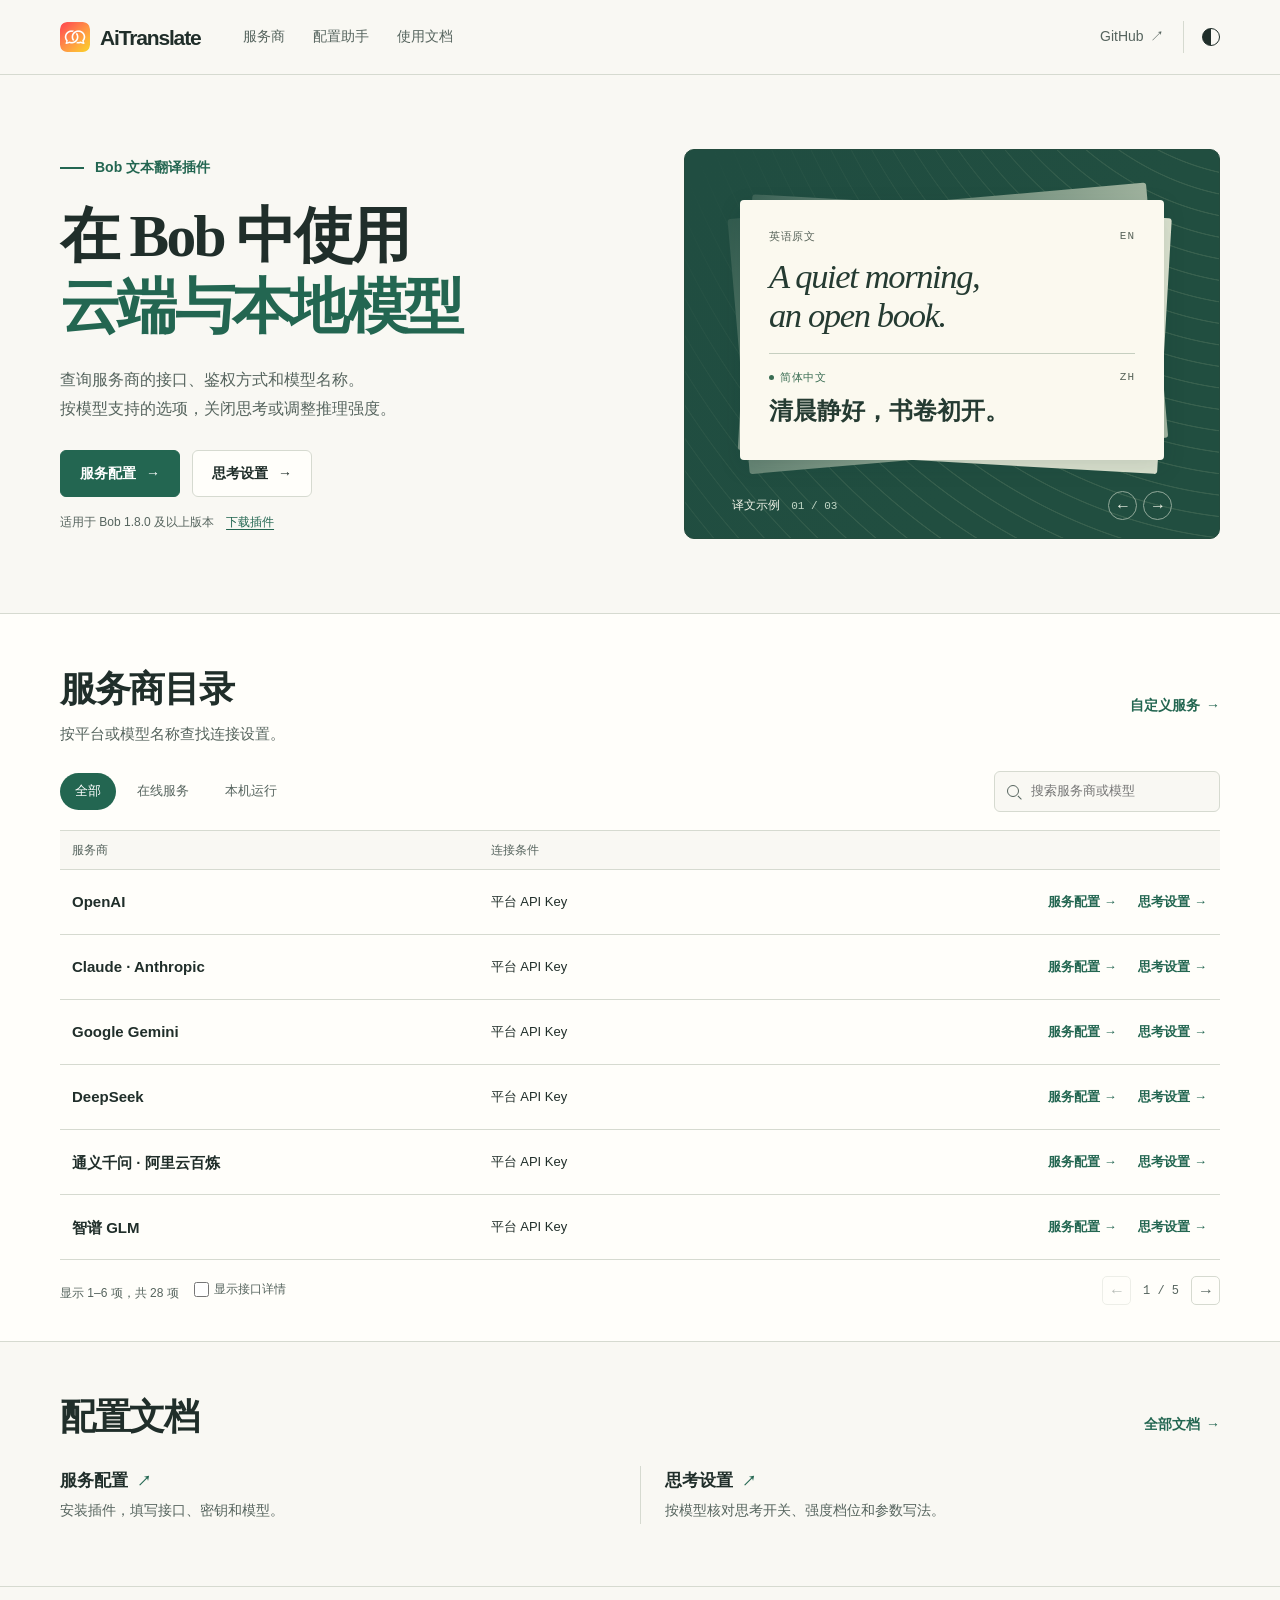
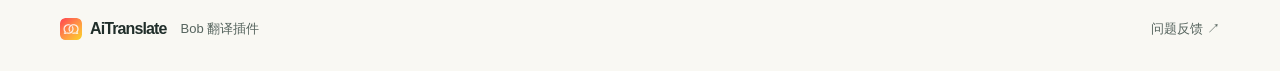
==== commit 6028959a: "Make service setup and model-specific thinking controls first-class" ====
--- a/index.html
+++ b/index.html
@@ -3,7 +3,7 @@
 <head>
   <meta charset="utf-8">
   <meta name="viewport" content="width=device-width, initial-scale=1">
-  <meta name="description" content="在 Mac 上选中文字，用 Bob 查看译文。跟着安装指南添加翻译服务，也可以使用本机已有的模型。">
+  <meta name="description" content="Bob 的文本翻译插件。查询服务商配置，按模型选择是否关闭思考或调整推理强度。">
   <title>AiTranslate · Bob 翻译插件</title>
   <link rel="icon" href="favicon.ico">
   <link rel="stylesheet" href="assets/site.css">
@@ -33,13 +33,13 @@
     <section class="hero wrap" aria-labelledby="hero-heading">
       <div class="hero-copy">
         <p class="kicker"><span class="rule-mark" aria-hidden="true"></span>Bob 文本翻译插件</p>
-        <h1 id="hero-heading">选中文字，<br>在 Bob 里看<em>译文</em>。</h1>
-        <p class="hero-description">读网页或邮件时，用 Bob 的划词快捷键翻译。<br class="wide-only">你可以选择在线服务，也可以用 Mac 上已有的模型。</p>
+        <h1 id="hero-heading">在 Bob 中使用<br><em>云端与本地模型</em></h1>
+        <p class="hero-description">查询服务商的接口、鉴权方式和模型名称。<br class="wide-only">按模型支持的选项，关闭思考或调整推理强度。</p>
         <div class="hero-actions">
-          <a class="button primary" href="docs/basic-usage.html">从安装开始 <span aria-hidden="true">→</span></a>
-          <a class="button" href="#providers">已安装，去配置</a>
+          <a class="button primary" href="tools/param-builder.html#connection">服务配置 <span aria-hidden="true">→</span></a>
+          <a class="button" href="tools/param-builder.html#thinking">思考设置 <span aria-hidden="true">→</span></a>
         </div>
-        <p class="compatibility">需要 macOS 版 Bob 1.8.0 或以上版本 <a id="download" data-appcast="appcast.json" href="https://github.com/wakewon/AiTranslate/releases/latest">直接下载插件</a></p>
+        <p class="compatibility">适用于 Bob 1.8.0 及以上版本 <a id="download" data-appcast="appcast.json" href="https://github.com/wakewon/AiTranslate/releases/latest">下载插件</a></p>
       </div>
 
       <figure class="preview" aria-label="翻译示例">
@@ -67,11 +67,9 @@
     <section class="directory" id="providers" aria-labelledby="directory-heading">
       <div class="wrap">
         <div class="section-head">
-          <div><h2 id="directory-heading">选择你的翻译服务</h2>
-          <p>密钥（API Key）是服务商发给你的一串字符。在哪个平台申请的，就选哪一家。</p></div>
-          <a class="no-key" href="tools/param-builder.html?provider=bilibili">
-            <strong>还没有密钥？</strong><span>用 bilibili 翻译试一试 <b aria-hidden="true">→</b></span>
-          </a>
+          <div><h2 id="directory-heading">服务商目录</h2>
+          <p>按平台或模型名称查找连接设置。</p></div>
+          <a class="text-link" href="tools/param-builder.html?provider=custom#connection">自定义服务 <span aria-hidden="true">→</span></a>
         </div>
         <div class="directory-tools" hidden>
           <div class="filter-set" role="group" aria-label="按使用方式筛选">
@@ -79,14 +77,14 @@
             <button type="button" data-group="online" aria-pressed="false">在线服务</button>
             <button type="button" data-group="local" aria-pressed="false">本机运行</button>
           </div>
-          <label class="search-box"><span class="magnifier" aria-hidden="true"></span><span class="sr-only">搜索服务商或模型名称</span><input id="provider-search" type="search" placeholder="搜索名称，如 DeepSeek"></label>
+          <label class="search-box"><span class="magnifier" aria-hidden="true"></span><span class="sr-only">搜索服务商或模型名称</span><input id="provider-search" type="search" placeholder="搜索服务商或模型"></label>
         </div>
         <div id="directory-results" aria-busy="true">
           <p class="directory-message" id="directory-message">正在读取服务商目录…</p>
           <noscript><p>启用 JavaScript 后即可筛选服务商。也可以直接阅读<a href="docs/basic-usage.html">安装与设置指南</a>。</p></noscript>
           <table class="provider-table" id="provider-table" hidden>
-            <caption class="sr-only">翻译服务及其设置指南</caption>
-            <thead><tr><th scope="col">服务商</th><th scope="col" id="provider-info-heading">使用前准备</th><th scope="col"><span class="sr-only">操作</span></th></tr></thead>
+            <caption class="sr-only">服务商连接配置</caption>
+            <thead><tr><th scope="col">服务商</th><th scope="col" id="provider-info-heading">连接条件</th><th scope="col"><span class="sr-only">操作</span></th></tr></thead>
             <tbody id="provider-rows"></tbody>
           </table>
         </div>
@@ -94,16 +92,14 @@
           <div class="directory-meta"><span id="directory-count" role="status"></span><label class="technical-toggle"><input type="checkbox" id="show-interface" aria-controls="provider-table">显示接口详情</label></div>
           <div class="page-controls"><button id="page-prev" type="button" aria-label="上一页服务商">←</button><span id="page-indicator"></span><button id="page-next" type="button" aria-label="下一页服务商">→</button></div>
         </div>
-        <p class="custom-service">找不到你用的服务？<a href="tools/param-builder.html?provider=custom">手动填写服务信息 <span aria-hidden="true">→</span></a></p>
       </div>
     </section>
 
     <section class="guides wrap" aria-labelledby="guides-heading">
-      <div class="section-head"><h2 id="guides-heading">使用中遇到问题</h2><a class="text-link" href="docs/index.html">全部文档 <span aria-hidden="true">→</span></a></div>
+      <div class="section-head"><h2 id="guides-heading">配置文档</h2><a class="text-link" href="docs/index.html">全部文档 <span aria-hidden="true">→</span></a></div>
       <div class="guide-links">
-        <a href="docs/basic-usage.html#troubleshooting"><strong>点了验证，为什么没通过？ <span aria-hidden="true">↗</span></strong><span>按 Bob 显示的错误提示逐项检查。</span></a>
-        <a href="tools/param-builder.html#prompts"><strong>想换一种译文风格 <span aria-hidden="true">↗</span></strong><span>选择日常文本、技术文档或商务邮件。</span></a>
-        <a href="docs/disable-thinking.html"><strong>等译文要很久 <span aria-hidden="true">↗</span></strong><span>看看你用的模型能否少花些时间思考。</span></a>
+        <a href="docs/basic-usage.html"><strong>服务配置 <span aria-hidden="true">↗</span></strong><span>安装插件，填写接口、密钥和模型。</span></a>
+        <a href="docs/disable-thinking.html"><strong>思考设置 <span aria-hidden="true">↗</span></strong><span>按模型核对思考开关、强度档位和参数写法。</span></a>
       </div>
     </section>
   </main>
--- a/assets/home.css
+++ b/assets/home.css
@@ -41,11 +41,6 @@
 .section-head p { margin-top: 8px; color: var(--muted); font-size: 15px; }
 .section-head .text-link { white-space: nowrap; }
 .directory .section-head { align-items: center; }
-.no-key { flex-shrink: 0; display: grid; gap: 3px; min-width: 222px; border-left: 2px solid var(--accent); padding: 9px 15px; background: var(--tint); color: var(--ink); text-decoration: none; }
-.no-key strong { font-size: 15px; font-weight: 630; }
-.no-key span { color: var(--accent); font-size: 14px; }
-.no-key b { display: inline-block; margin-left: 5px; }
-.no-key:hover span { text-decoration: underline; }
 .directory-tools { margin: 25px 0 18px; display: flex; gap: 14px; align-items: center; justify-content: space-between; }
 .filter-set { display: flex; flex-wrap: wrap; gap: 6px; }
 .filter-set button { border-radius: 20px; border: 1px solid transparent; background: transparent; padding: 6px 14px; font-size: 13px; font-weight: 550; color: var(--muted); }
@@ -67,11 +62,10 @@
 .provider-table tbody td { font-size: 13px; }
 .provider-table tbody tr:hover { background: var(--paper); }
 .provider-table td a { display: inline-block; padding: 7px 0; font-weight: 600; text-decoration: none; }
+.provider-table td a + a { margin-inline-start: 1.35rem; }
 .provider-table td a:hover { text-decoration: underline; }
 .technical-toggle { display: inline-flex; align-items: center; gap: 5px; cursor: pointer; }
 .technical-toggle input { margin: 0; width: 15px; height: 15px; accent-color: var(--accent); }
-.custom-service { margin-top: 24px; color: var(--muted); font-size: 14px; }
-.custom-service a { margin-left: .3em; }
 .directory-foot { margin-top: 16px; display: flex; align-items: center; justify-content: space-between; font-size: 12px; color: var(--muted); }
 .directory-meta { display: flex; align-items: baseline; flex-wrap: wrap; gap: 2px 15px; }
 .page-controls { gap: 12px; }
@@ -81,7 +75,7 @@
 #page-indicator { font-family: var(--mono); }
 .directory-message { padding: 24px 4px; color: var(--muted); }
 .guides { padding-block: 52px 62px; }
-.guide-links { display: grid; grid-template-columns: repeat(3,1fr); margin-top: 25px; }
+.guide-links { display: grid; grid-template-columns: repeat(2,minmax(0,1fr)); margin-top: 25px; }
 .guide-links a { display: block; padding: 1px 24px; border-left: 1px solid var(--line); color: var(--muted); text-decoration: none; }
 .guide-links a:first-child { border: 0; padding-left: 0; }
 .guide-links strong { display: block; color: var(--ink); font-size: 17px; }
@@ -106,7 +100,6 @@
   .translation { padding-top: 10px; }
   .directory, .guides { padding-block: 33px; }
   .directory .section-head { align-items: stretch; flex-direction: column; gap: 15px; }
-  .no-key { display: flex; flex-wrap: wrap; align-items: baseline; gap: 3px 10px; min-width: 0; }
   .directory-tools { align-items: stretch; flex-direction: column-reverse; margin-top: 19px; }
   .search-box input { width: 100%; min-width: 0; }
   .section-head { flex-wrap: wrap; row-gap: 6px; }
@@ -114,6 +107,8 @@
   .guide-links a, .guide-links a:first-child { border: 0; padding: 14px 0; border-bottom: 1px solid var(--line); }
 }
 @media (max-width: 560px) {
+  .provider-table td a { display: block; padding-block: 4px; }
+  .provider-table td a + a { margin-inline-start: 0; }
   .provider-table tbody th { width: 34%; font-size: 14px; overflow-wrap: anywhere; }
   .provider-table td { overflow-wrap: anywhere; }
   .directory-foot { gap: 10px; }
